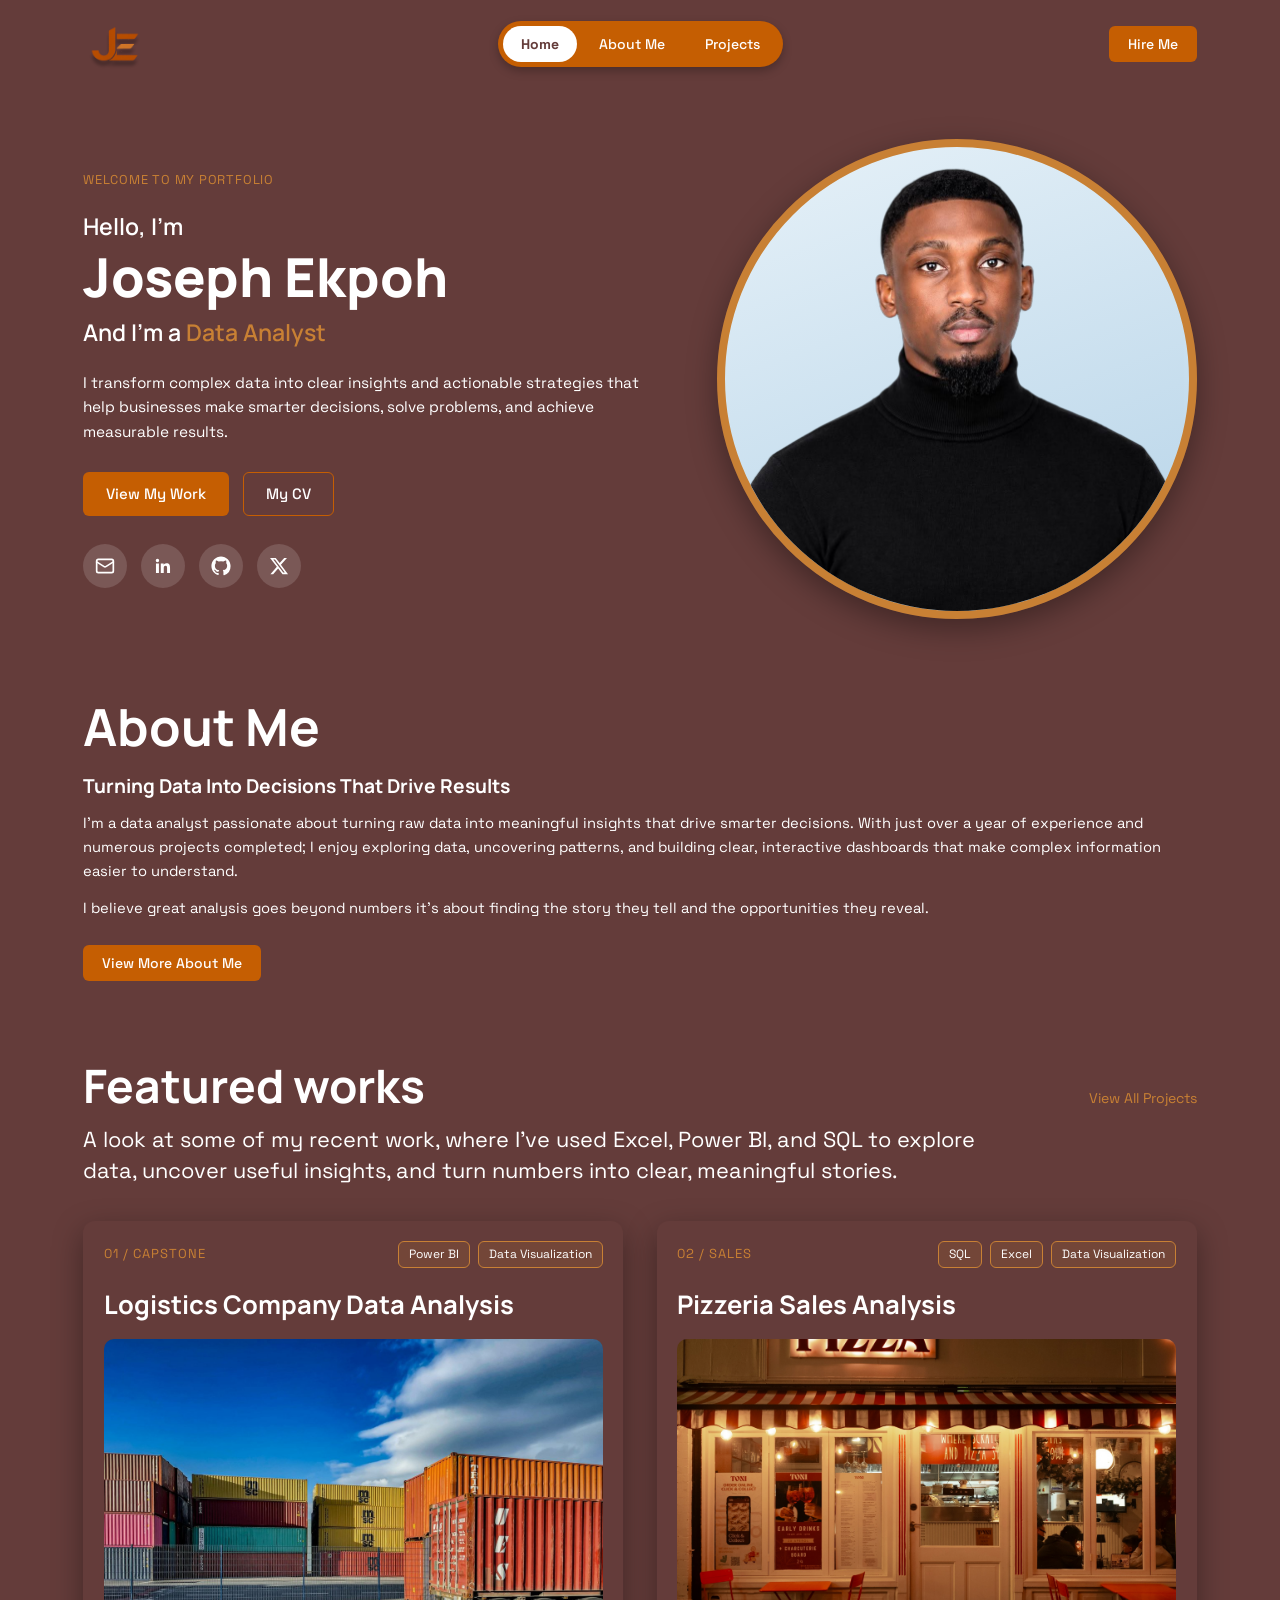
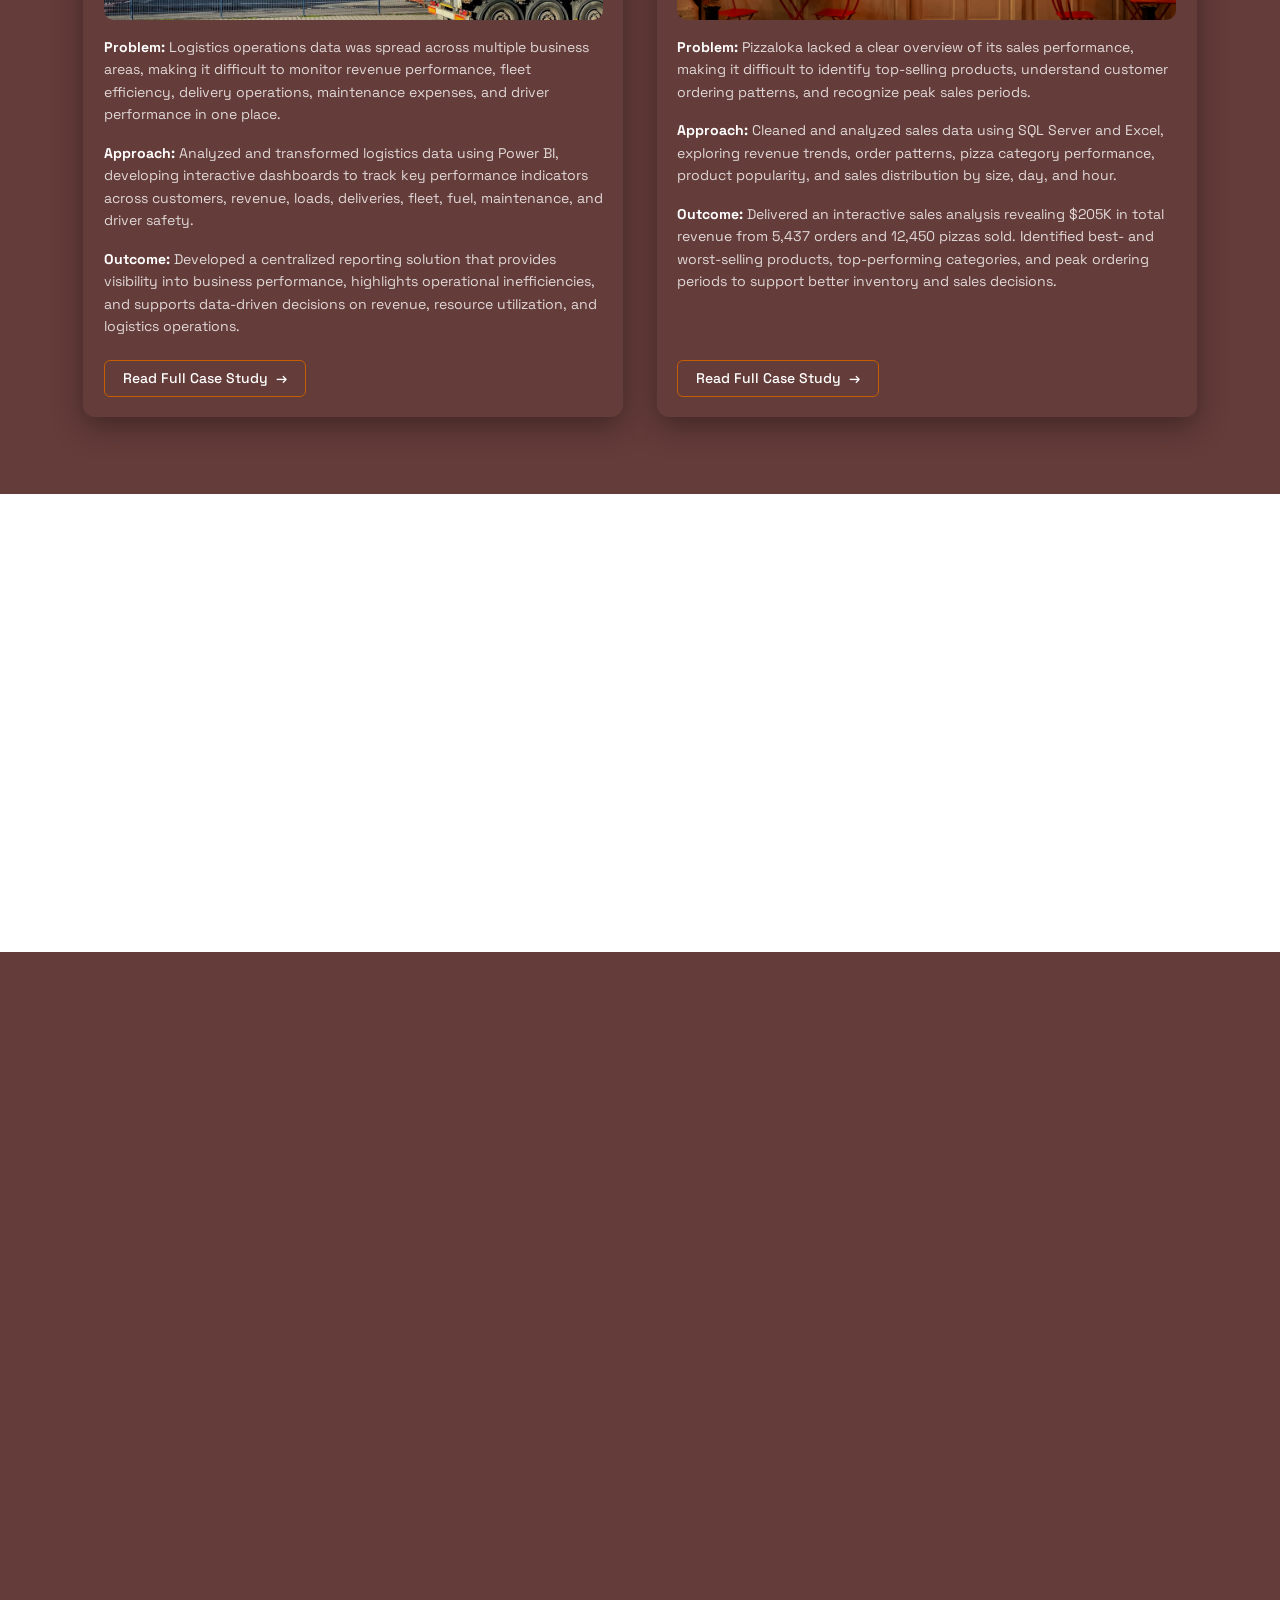
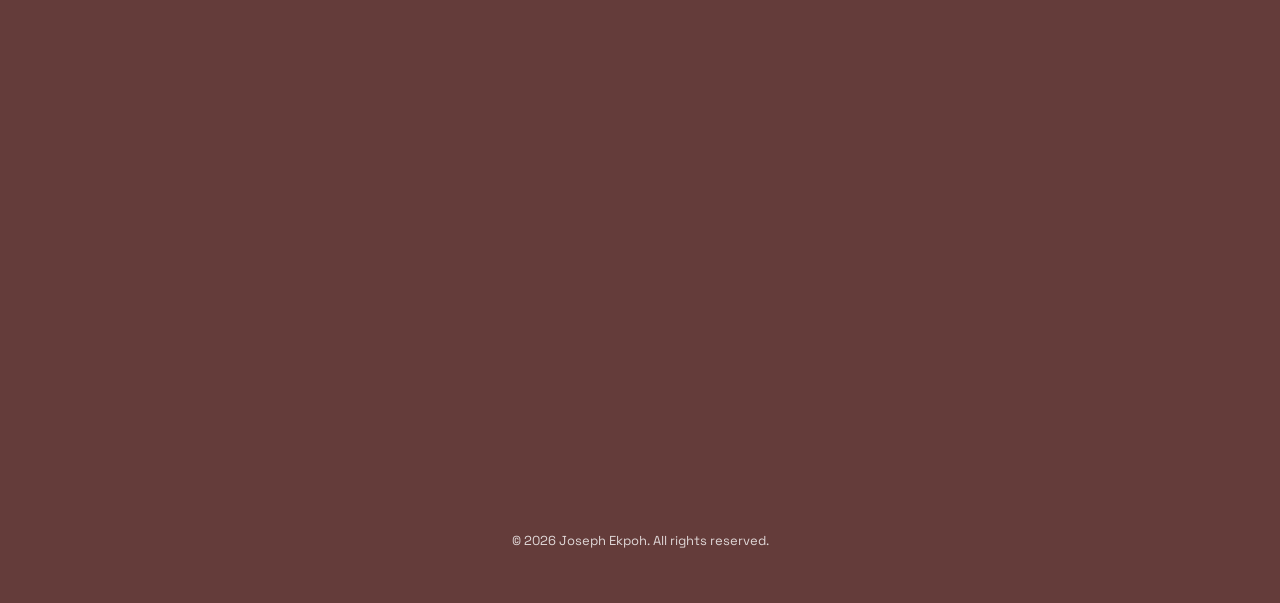
==== index.html @ 6d10a03b "Update index.html" ====
<!DOCTYPE html>
<html lang="en">
<head>
  <!-- ================= HEAD: page settings (not visible on the page) ================= -->
  <meta charset="UTF-8">
  <!-- Makes the page scale properly on phones -->
  <meta name="viewport" content="width=device-width, initial-scale=1">
  <title>Joseph Ekpoh | Data Analyst Portfolio</title>
  <meta name="description" content="Joseph Ekpoh is a data analyst in Lagos, Nigeria, turning raw data into clear insights with Excel, Power BI and SQL.">
  <meta name="theme-color" content="#643C3A">

  <!-- Tab icon (favicon) -->
  <link rel="icon" href="favicon.ico">

  <!-- Fonts: Manrope (headers) + Space Grotesk (body) from Google Fonts -->
  <link rel="preconnect" href="https://fonts.googleapis.com">
  <link rel="preconnect" href="https://fonts.gstatic.com" crossorigin>
  <link href="https://fonts.googleapis.com/css2?family=Manrope:wght@400;500;600;700;800&family=Space+Grotesk:wght@400;500;600;700&display=swap" rel="stylesheet">

  <!-- Main stylesheet shared by all pages -->
  <link rel="stylesheet" href="css/style.css">
</head>
<body>
  <!-- ICON SPRITE: all icons used on this page are defined once here (hidden), then
     re-used anywhere with <svg class="icon"><use href="#name"/></svg>. -->
<svg xmlns="http://www.w3.org/2000/svg" style="display:none" aria-hidden="true">
  <symbol id="mail" viewBox="0 0 24 24"><g fill="none" stroke="currentColor" stroke-width="2" stroke-linecap="round" stroke-linejoin="round"><rect width="20" height="16" x="2" y="4" rx="2"/><path d="m22 7-8.97 5.7a1.94 1.94 0 0 1-2.06 0L2 7"/></g></symbol>
  <symbol id="linkedin" viewBox="0 0 24 24"><path fill="currentColor" d="M20.45 20.45h-3.56v-5.57c0-1.33-.03-3.04-1.85-3.04-1.86 0-2.14 1.45-2.14 2.94v5.67H9.35V9h3.41v1.56h.05c.48-.9 1.64-1.85 3.37-1.85 3.6 0 4.27 2.37 4.27 5.46v6.28zM5.34 7.43a2.06 2.06 0 1 1 0-4.12 2.06 2.06 0 0 1 0 4.12zM7.12 20.45H3.56V9h3.56v11.45z"/></symbol>
  <symbol id="github" viewBox="0 0 24 24"><path fill="currentColor" d="M12 .5C5.65.5.5 5.65.5 12c0 5.08 3.29 9.39 7.86 10.91.58.1.79-.25.79-.56v-2c-3.2.7-3.87-1.37-3.87-1.37-.52-1.33-1.28-1.69-1.28-1.69-1.04-.71.08-.7.08-.7 1.15.08 1.76 1.18 1.76 1.18 1.03 1.76 2.69 1.25 3.35.96.1-.74.4-1.25.73-1.54-2.55-.29-5.24-1.28-5.24-5.68 0-1.26.45-2.28 1.18-3.09-.12-.29-.51-1.46.11-3.05 0 0 .97-.31 3.17 1.18a11 11 0 0 1 5.77 0c2.2-1.49 3.17-1.18 3.17-1.18.62 1.59.23 2.76.11 3.05.74.81 1.18 1.83 1.18 3.09 0 4.41-2.69 5.38-5.25 5.67.41.36.78 1.06.78 2.14v3.17c0 .31.21.67.8.56A11.5 11.5 0 0 0 23.5 12C23.5 5.65 18.35.5 12 .5z"/></symbol>
  <symbol id="x" viewBox="0 0 24 24"><path fill="currentColor" d="M18.244 2.25h3.308l-7.227 8.26 8.502 11.24H16.17l-5.214-6.817L4.99 21.75H1.68l7.73-8.835L1.254 2.25H8.08l4.713 6.231zm-1.161 17.52h1.833L7.084 4.126H5.117z"/></symbol>
  <symbol id="menu" viewBox="0 0 24 24"><g fill="none" stroke="currentColor" stroke-width="2" stroke-linecap="round" stroke-linejoin="round"><path d="M4 6h16M4 12h16M4 18h16"/></g></symbol>
  <symbol id="close" viewBox="0 0 24 24"><g fill="none" stroke="currentColor" stroke-width="2" stroke-linecap="round" stroke-linejoin="round"><path d="M18 6 6 18M6 6l12 12"/></g></symbol>
  <symbol id="arrow-up-right" viewBox="0 0 24 24"><g fill="none" stroke="currentColor" stroke-width="2" stroke-linecap="round" stroke-linejoin="round"><path d="M7 17 17 7"/><path d="M7 7h10v10"/></g></symbol>
  <symbol id="database" viewBox="0 0 60 64"><path fill="currentColor" d="M60 21.8947V32C60 40.3705 46.5667 47.1579 30 47.1579C13.4333 47.1579 0 40.3705 0 32V21.8947C0 30.2653 13.4333 37.0526 30 37.0526C46.5667 37.0526 60 30.2653 60 21.8947ZM0 38.7368C0 47.1074 13.4333 53.8947 30 53.8947C46.5667 53.8947 60 47.1074 60 38.7368V48.8421C60 57.2126 46.5667 64 30 64C13.4333 64 0 57.2126 0 48.8421V38.7368ZM30 30.3158C13.4333 30.3158 0 23.5284 0 15.1579C0 6.78737 13.4333 0 30 0C46.5667 0 60 6.78737 60 15.1579C60 23.5284 46.5667 30.3158 30 30.3158Z"/></symbol>
  <symbol id="chart-line" viewBox="0 0 60 57"><path fill="currentColor" d="M6.29591 0V50.6667H56.6632V57H0V0H6.29591ZM53.3263 9.31L60 16.0233L40.9234 35.2197L31.4795 25.7197L19.0766 38.1963L12.4029 31.4767L31.4795 12.2867L40.9234 21.7867L53.3263 9.31V9.31Z"/></symbol>
  <symbol id="bars" viewBox="0 0 60 63"><path fill="currentColor" d="M0 33.1579H13.3333V63H0V33.1579ZM46.6667 19.8947H60V63H46.6667V19.8947ZM23.3333 0H36.6667V63H23.3333V0Z"/></symbol>
  <symbol id="bulb" viewBox="0 0 60 78"><path fill="currentColor" d="M26.2508 59.4277H14.7795C13.6658 54.6992 8.64076 50.8324 6.57826 48.2843C3.04648 43.9135 0.833069 38.6433 0.193006 33.0809C-0.447057 27.5185 0.512266 21.8901 2.96047 16.8441C5.40866 11.7982 9.24614 7.53988 14.0308 4.55981C18.8155 1.57973 24.3528 -0.000896085 30.0048 3.81116e-07C35.6568 0.000896847 41.1936 1.58328 45.9773 4.56487C50.761 7.54647 54.5971 11.806 57.0437 16.8527C59.4903 21.8995 60.4478 27.5281 59.8059 33.0903C59.164 38.6525 56.9489 43.922 53.4157 48.2917C51.3532 50.8361 46.3357 54.7029 45.222 59.4277H33.7507V40.8554H26.2508V59.4277ZM45.0007 66.8566V70.5711C45.0007 72.5413 44.2106 74.4309 42.804 75.8241C41.3975 77.2173 39.4899 78 37.5007 78H22.5008C20.5116 78 18.604 77.2173 17.1975 75.8241C15.7909 74.4309 15.0008 72.5413 15.0008 70.5711V66.8566H45.0007Z"/></symbol>
  <symbol id="target" viewBox="0 0 60 61"><g fill="currentColor"><path d="M28.3352 0.0683618C34.2734 -0.362262 40.1007 1.26902 45.2361 4.18617C44.0168 5.34069 42.758 6.66127 41.5509 7.85138C40.6554 7.3979 39.7369 6.99062 38.7994 6.63114C32.5678 4.29262 25.6619 4.52963 19.6052 7.28994C13.6049 10.0503 8.93196 15.0611 6.59641 21.2392C4.24934 27.496 4.50149 34.4316 7.29672 40.5016C10.0863 46.5036 15.1278 51.1658 21.3296 53.4784C27.5669 55.7763 34.4614 55.5023 40.4967 52.7157C46.4988 49.9158 51.1561 44.8635 53.4584 38.6534C55.7773 32.3324 55.4535 25.3439 52.5599 19.2644L52.1571 18.4742C53.3949 17.2518 54.6244 16.0215 55.8461 14.7833C58.2739 19.1325 59.544 22.9125 59.9234 27.916C60.4888 35.7993 57.9082 43.5856 52.746 49.5706C47.5066 55.6796 40.0323 59.4267 32.0029 59.9702C24.1386 60.4976 16.3831 57.9042 10.4181 52.7518C-7.38844 37.3247 -1.3706 8.64266 20.8795 1.43626C23.3865 0.624282 25.7122 0.254108 28.3352 0.0683618Z"/><path d="M12.4902 30.0814C12.5521 26.9982 13.1304 24.4384 14.5872 21.738C17.7363 15.9006 23.9103 12.3137 30.5483 12.5383C33.7339 12.646 35.9727 13.4009 38.7823 14.8758C37.5367 16.1111 36.2974 17.3531 35.065 18.6017C31.6752 17.2706 28.4438 17.0833 25.0321 18.5643C21.9667 19.8896 19.5608 22.3887 18.3531 25.5023C17.1479 28.585 17.2208 32.0209 18.5556 35.0498C19.8966 38.0987 22.3977 40.4874 25.5051 41.6871C28.6297 42.8903 32.1064 42.7887 35.1553 41.4044C38.1905 40.0284 40.5499 37.4966 41.7082 34.3715C41.9733 33.6772 42.1676 32.957 42.2882 32.2235C42.3825 31.6488 42.4308 31.2064 42.4777 30.6322L42.4948 30.3133L42.4914 30.1796C42.4616 27.9184 42.1857 26.9898 41.4254 24.9382C42.4782 23.979 43.4611 22.897 44.4856 21.9057C44.695 21.7031 44.9392 21.4641 45.1321 21.2476C47.5051 25.5 48.1663 30.1254 46.8259 34.854C45.5329 39.3145 42.529 43.0836 38.4683 45.3386C34.396 47.5979 29.5902 48.1384 25.1176 46.8405C20.6216 45.5275 16.8364 42.4728 14.6034 38.3555C13.8018 36.8887 13.2191 35.3125 12.8736 33.6767L12.8156 33.3764C12.6661 32.7265 12.576 31.7084 12.4997 31.0199L12.5091 30.9071L12.5023 30.2108L12.4902 30.0814Z"/><path d="M42.9062 10.7513C43.9746 9.62728 45.2246 8.42897 46.334 7.32001L52.988 0.664062L52.9885 7.03211L59.3665 7.0345C58.1912 8.1482 56.9475 9.44198 55.7952 10.5941L49.278 17.1234C47.9059 17.1579 46.4092 17.1275 45.0274 17.1268C43.7647 18.3275 42.4565 19.6898 41.2177 20.9303L34.4412 27.702C34.9232 28.7814 35.098 29.6219 34.9412 30.8124C34.8206 31.3285 34.7147 31.7113 34.4998 32.2001C33.9266 33.3398 33.0227 34.2138 31.8284 34.6826C30.571 35.1723 29.1696 35.1396 27.9366 34.5913C26.6146 33.998 25.7885 32.996 25.2761 31.6693C25.2093 31.4882 25.1752 31.3417 25.1282 31.1537C24.8464 30.1742 25.0263 28.8536 25.4496 27.9318C26.0102 26.7239 27.0277 25.7883 28.2782 25.3308C29.6594 24.8312 30.9973 24.9689 32.305 25.588L42.9106 14.9807C42.8984 13.5709 42.897 12.1611 42.9062 10.7513Z"/></g></symbol>
  <symbol id="broom" viewBox="0 0 60 62"><path fill="currentColor" d="M58.6895 57.7651C52.4592 54.7176 48.8871 48.1936 48.8871 39.8566V35.0654C48.8895 34.1781 48.6233 33.3106 48.1233 32.5764C47.6233 31.8421 46.9128 31.2751 46.0844 30.9495L38.1264 27.7775C37.5812 27.56 37.1445 27.1363 36.9119 26.5989C36.6792 26.0616 36.6695 25.4544 36.8848 24.9099L43.0846 9.22413C44.4428 5.75316 42.7762 1.71754 39.2597 0.41662C37.6228 -0.189993 35.8123 -0.132274 34.2177 0.577367C32.623 1.28701 31.3715 2.59189 30.7322 4.21143L24.513 19.9498C24.4058 20.2212 24.2459 20.4689 24.0423 20.6785C23.8388 20.8881 23.5957 21.0556 23.327 21.1714C23.0583 21.2871 22.7693 21.3488 22.4766 21.3529C22.184 21.357 21.8933 21.3035 21.6215 21.1954L13.6412 18.0123C12.8266 17.6837 11.9323 17.6046 11.0723 17.785C10.2124 17.9655 9.42603 18.3973 8.81361 19.0253C2.96661 25.0206 5.61912e-05 32.0262 5.61912e-05 39.8566C-0.0152251 47.8568 3.08684 55.5505 8.65251 61.3163C8.86279 61.534 9.11524 61.7068 9.39457 61.8243C9.67389 61.9418 9.97426 62.0016 10.2774 62H57.7757C58.3422 62.001 58.8877 61.7864 59.3007 61.4001C59.7138 61.0137 59.9631 60.4847 59.9978 59.9213C60.0175 59.4733 59.9038 59.0296 59.671 58.6459C59.4382 58.2622 59.0967 57.9558 58.6895 57.7651ZM25.3074 57.5713C22.02 54.4282 19.685 50.4278 18.5688 46.0263C18.4342 45.4719 18.0952 44.9882 17.6192 44.6713C17.1432 44.3544 16.565 44.2275 15.9995 44.3158C15.6982 44.3699 15.4115 44.4856 15.1572 44.6554C14.903 44.8252 14.6866 45.0455 14.5218 45.3025C14.357 45.5595 14.2473 45.8477 14.1994 46.1489C14.1516 46.4502 14.1668 46.7581 14.244 47.0532C15.2144 50.8662 16.9492 54.444 19.3438 57.5713H11.233C6.85214 52.7046 4.43393 46.3944 4.44433 39.8566C4.41693 36.3916 5.14974 32.9624 6.59148 29.8091L44.8678 45.0686C45.7011 50.0675 47.7983 54.3411 50.9482 57.5768L25.3074 57.5713Z"/></symbol>
  <symbol id="search" viewBox="0 0 60 60"><path fill="currentColor" d="M47.3496 43.1732L60 55.8206L55.8206 60L43.1732 47.3496C38.4673 51.1221 32.614 53.1739 26.5827 53.1653C11.909 53.1653 0 41.2563 0 26.5827C0 11.909 11.909 0 26.5827 0C41.2563 0 53.1653 11.909 53.1653 26.5827C53.1739 32.614 51.1221 38.4673 47.3496 43.1732ZM41.4246 40.9816C45.1731 37.1268 47.2665 31.9595 47.258 26.5827C47.2581 15.158 38.0043 5.90726 26.5827 5.90726C15.158 5.90726 5.90726 15.158 5.90726 26.5827C5.90726 38.0043 15.158 47.258 26.5827 47.258C31.9595 47.2665 37.1268 45.1731 40.9816 41.4246L41.4246 40.9816Z"/></symbol>
  <symbol id="shield-check" viewBox="0 0 60 73"><path fill="currentColor" d="M30 0L57.39 6.059C58.9133 6.39745 60 7.74132 60 9.29755V42.4362C60 49.0925 56.6567 55.3108 51.0933 59.0006L30 73L8.90667 59.0006C3.34 55.3075 0 49.0925 0 42.4395V9.29755C0 7.74132 1.08667 6.39745 2.61 6.059L30 0ZM30 6.79895L6.66667 11.9587V42.4362C6.66667 46.8726 8.89333 51.017 12.6033 53.4791L30 65.0264L47.3967 53.4791C51.1067 51.017 53.3333 46.876 53.3333 42.4395V11.9587L30 6.80227V6.79895ZM44.84 23.9639L49.5567 28.6558L28.3433 49.7727L14.2 35.6937L18.9133 31.0018L28.34 40.3856L44.84 23.9606V23.9639Z"/></symbol>
  <symbol id="trending-up" viewBox="0 0 60 39"><path fill="currentColor" d="M60 3.07873V19.4986C60 20.3151 59.6731 21.0982 59.0911 21.6756C58.5092 22.253 57.7199 22.5773 56.897 22.5773C56.074 22.5773 55.2847 22.253 54.7028 21.6756C54.1209 21.0982 53.7939 20.3151 53.7939 19.4986V10.519L34.2681 29.8945C33.9798 30.1815 33.6372 30.4092 33.2601 30.5646C32.8829 30.72 32.4785 30.8 32.0701 30.8C31.6617 30.8 31.2573 30.72 30.8801 30.5646C30.5029 30.4092 30.1604 30.1815 29.8721 29.8945L21.7292 21.8077L5.3064 38.0967C4.72346 38.6751 3.93282 39 3.10842 39C2.28401 39 1.49338 38.6751 0.910435 38.0967C0.327493 37.5183 1.22846e-08 36.7339 0 35.9159C-1.22846e-08 35.098 0.327493 34.3135 0.910435 33.7352L19.5287 15.2628C19.8169 14.9758 20.1595 14.748 20.5367 14.5927C20.9138 14.4373 21.3182 14.3573 21.7266 14.3573C22.135 14.3573 22.5394 14.4373 22.9166 14.5927C23.2938 14.748 23.6363 14.9758 23.9246 15.2628L32.0727 23.347L49.398 6.15746H40.3474C39.5245 6.15746 38.7352 5.83309 38.1533 5.25572C37.5713 4.67834 37.2444 3.89526 37.2444 3.07873C37.2444 2.2622 37.5713 1.47911 38.1533 0.901738C38.7352 0.324365 39.5245 1.72071e-08 40.3474 0H56.897C57.7199 0 58.5092 0.324365 59.0911 0.901738C59.6731 1.47911 60 2.2622 60 3.07873Z"/></symbol>
  <symbol id="handshake" viewBox="0 0 60 60"><path fill="currentColor" d="M29.5836 1.50319C32.5488 -0.462686 36.4012 -0.503439 39.4078 1.39925L51.8735 9.28795H57C58.6569 9.28795 60 10.6237 60 12.2713V39.1217C60 40.7694 58.6569 42.1051 57 42.1051H52.4408C52.6193 44.9312 51.2804 47.8043 48.587 49.4114L33.3066 58.5289C31.3776 59.6796 28.983 59.6528 27.0945 58.5063C24.9935 60.3539 21.7595 60.5573 19.4133 58.724L3.99088 46.6735C1.69163 44.8772 1.11019 41.8079 2.29739 39.3747C0.847448 38.244 0 36.5127 0 34.6794V12.2715C0 10.6238 1.34317 9.28813 3.00003 9.28813H17.841L29.5836 1.50319ZM6.51798 35.0801L8.5941 33.2737C12.2848 30.062 17.8814 30.3801 21.1802 33.9888L29.2869 42.8566C31.8954 45.7102 32.3712 49.9025 30.474 53.2603L45.5 44.2949C46.3442 43.7913 46.6496 42.7844 46.3349 41.9362L33.0534 23.4458C32.3073 22.4072 30.9795 21.9555 29.7501 22.3223L22.2943 24.5467C19.1229 25.4927 15.6853 24.6308 13.3441 22.3027L12.4658 21.4293C10.7617 19.7347 10.3211 17.3229 11.0382 15.2549H6.00006V34.6794L6.51798 35.0801ZM36.1867 6.4332C35.1844 5.79897 33.9003 5.81254 32.9118 6.46784L16.7085 17.2101L17.5868 18.0836C18.3672 18.8596 19.5131 19.1469 20.5702 18.8315L28.026 16.6072C31.7142 15.5068 35.698 16.8617 37.936 19.9777L49.5437 36.1383H53.9999V15.2547H51.8735C50.7323 15.2547 49.6148 14.9311 48.6521 14.3219L36.1867 6.4332ZM12.5452 37.764L7.69787 41.9819L23.1203 54.0324L25.2321 50.3571C25.8771 49.2348 25.7217 47.8269 24.8471 46.8701L16.7406 38.0023C15.641 36.7994 13.7754 36.6935 12.5452 37.764Z"/></symbol>
</svg>

  <!-- ================= HEADER / TOP NAVIGATION =================
       Logo (left) | Home - About Me - Projects pill (centre) | Hire Me (right).
       The link of the page you are on gets class="is-active" (white pill).
       On phones the pill + Hire Me hide and the hamburger button shows them. -->
  <header class="site-header">
    <div class="container site-header__inner">
      <!-- Logo: clicking it goes to the homepage -->
      <a class="logo" href="index.html" aria-label="Joseph Ekpoh – home"><img src="assets/images/official-logo.png" alt="JE logo" width="52" height="52"></a>

      <!-- Main menu: these three links connect your three pages together -->
      <nav class="nav-pill" aria-label="Main navigation">
        <a href="index.html" class="is-active" aria-current="page">Home</a>
        <a href="about-me.html">About Me</a>
        <a href="projects.html">Projects</a>
      </nav>

      <!-- Hire Me button: opens an email to you -->
      <a class="btn btn--primary btn--sm header-cta" href="mailto:ekpohjoseph6@gmail.com?subject=Data%20Analysis%20Enquiry">Hire Me</a>

      <!-- Hamburger button (phones only); main.js makes it open/close the menu -->
      <button class="nav-toggle" type="button" aria-expanded="false" aria-label="Toggle menu">
        <svg class="icon icon-open" aria-hidden="true"><use href="#menu"/></svg><svg class="icon icon-close" aria-hidden="true"><use href="#close"/></svg>
      </button>
    </div>
  </header>

  <main>

    <!-- ================= SECTION 1: HERO =================
         Welcome message on the left, round photo with gold ring on the right.
         "View My Work" -> projects page.  "Download My CV" -> CV file in assets/cv. -->
    <section class="hero" aria-labelledby="hero-name">
      <div class="container hero__grid">
        <div class="reveal">
          <p class="eyebrow">Welcome to my portfolio</p>
          <p class="hero__hello">Hello, I'm</p>
          <h1 class="hero__name" id="hero-name">Joseph Ekpoh</h1>
          <p class="hero__role">And I'm a <span>Data Analyst</span></p>
          <p class="hero__text">I transform complex data into clear insights and actionable strategies that help businesses make smarter decisions, solve problems, and achieve measurable results.</p>

          <div class="hero__buttons">
            <!-- Goes to the Projects page -->
            <a class="btn btn--primary" href="projects.html">View My Work</a>
            <!-- Downloads your CV: put your file in assets/cv/ and keep this exact name (see README) -->
            <a class="btn btn--outline" href="assets/cv/Joseph_Ekpoh_CV.pdf"target="_blank" rel="noopener">My CV</a>
          </div>

          <!-- Social icons. TODO: replace the "#" links with your real profiles -->
          <div class="social">
            <a href="mailto:ekpohjoseph6@gmail.com" aria-label="Email"><svg class="icon" aria-hidden="true"><use href="#mail"/></svg></a>
            <a href="https://www.linkedin.com/in/joseph-ekpoh-019271394" aria-label="LinkedIn" target="_blank" rel="noopener"><svg class="icon" aria-hidden="true"><use href="#linkedin"/></svg></a>
            <a href="https://github.com/josephtheanalyst08" aria-label="GitHub" target="_blank" rel="noopener"><svg class="icon" aria-hidden="true"><use href="#github"/></svg></a>
            <a href="https://x.com/_joseph0808" aria-label="X (Twitter)" target="_blank" rel="noopener"><svg class="icon" aria-hidden="true"><use href="#x"/></svg></a>
          </div>
        </div>

        <!-- Round photo with the gold ring (styling is in .hero__photo in style.css) -->
        <div class="hero__photo reveal">
          <img src="assets/images/Image-for-Hero-page-1.png" alt="Joseph Ekpoh working on a laptop with data dashboards" width="932" height="1280">
        </div>
      </div>
    </section>

    <!-- ================= SECTION 2: ABOUT ME TEASER + STATS =================
         Short intro on the left, 2x2 numbers on the right.
         "View More About Me" -> about-me.html -->
    <section class="section about-teaser" aria-labelledby="about-title" style="padding-top:0">
      <div class="container about-teaser__grid">
        <div class="reveal">
          <h2 id="about-title">About Me</h2>
          <h3>Turning Data Into Decisions That Drive Results</h3>
          <p>I'm a data analyst passionate about turning raw data into meaningful insights that drive smarter decisions. With just over a year of experience and numerous projects completed; I enjoy exploring data, uncovering patterns, and building clear, interactive dashboards that make complex information easier to understand.</p>
          <p>I believe great analysis goes beyond numbers it's about finding the story they tell and the opportunities they reveal.</p>
          <!-- Goes to the About Me page -->
          <a class="btn btn--primary btn--sm" href="about-me.html">View More About Me</a>
        </div>

        <!-- 2x2 stats (edit the numbers here) 
        <div class="stats-grid reveal">
          
          <div class="stat"><div class="stat__num">5+</div><div class="stat__label">Projects Completed</div></div>
          <div class="stat"><div class="stat__num">5+</div><div class="stat__label">Happy Clients</div></div>
          <div class="stat"><div class="stat__num">100%</div><div class="stat__label">Client Satisfaction</div></div>
        </div> line 399 on style.css-->
      </div> 
    </section>

<!-- ================= SECTION 3: PROJECTS PREVIEW =================
         Shows two projects. "View All Projects" + each "View Project" button.
         To feature a different project here, copy a card from projects.html. -->
    <section class="section" style="padding-top:0" aria-labelledby="projects-title">
      <div class="container">
        <div class="reveal">
          <div class="section-head">
            <h2 class="section-title" id="projects-title">Featured works</h2>
            <!-- Goes to the Projects page -->
            <a class="link-gold" href="projects.html">View All Projects</a>
          </div>
          <p class="projects-lead">A look at some of my recent work, where I've used Excel, Power BI, and SQL to explore data, uncover useful insights, and turn numbers into clear, meaningful stories.</p>
        </div>
        <div class="projects-grid" style="margin-top:34px">


          <!-- NEW PROJECT CARD -->
        <article class="project-card reveal" data-category="powerbi">
          <!-- Top row: number / type on the left, tool tags on the right -->
          <div class="project-card__top">
            <span class="project-card__label">01 / Capstone</span>
            <ul class="project-card__tags">
              <li>Power BI</li>
              <li>Data Visualization</li>
            </ul>
          </div>

          <h3>Logistics Company Data Analysis</h3>

          <!-- Project image: 1200 x 675 px (16:9), saved in assets/images/ -->
          <img class="project-card__img" src="assets/images/project-logistics.jpg" alt="Describe the dashboard or chart" width="1200" height="675" loading="lazy">

          <p class="project-card__text"><strong>Problem:</strong> Logistics operations data was spread across multiple business areas, making it difficult to monitor revenue performance, fleet efficiency, delivery operations, maintenance expenses, and driver performance in one place.</p>
          <p class="project-card__text"><strong>Approach:</strong> Analyzed and transformed logistics data using Power BI, developing interactive dashboards to track key performance indicators across customers, revenue, loads, deliveries, fleet, fuel, maintenance, and driver safety.</p>
          <p class="project-card__text"><strong>Outcome:</strong> Developed a centralized reporting solution that provides visibility into business performance, highlights operational inefficiencies, and supports data-driven decisions on revenue, resource utilization, and logistics operations.</p>

          <!-- TODO: change href="#" to the link of this project -->
          <a class="btn btn--outline btn--sm" href="https://github.com/josephtheanalyst08/Logistics-Company-Data-Analysis-Dashboard-Development">Read Full Case Study <span aria-hidden="true">→</span></a>
        </article>

    <!-- NEW PROJECT CARD -->
        <article class="project-card reveal" data-category="powerbi">
          <!-- Top row: number / type on the left, tool tags on the right -->
          <div class="project-card__top">
            <span class="project-card__label">02 / Sales</span>
            <ul class="project-card__tags">
              <li>SQL</li>
              <li>Excel</li>
              <li>Data Visualization</li>
            </ul>
          </div>

          <h3>Pizzeria Sales Analysis</h3>

          <!-- Project image: 1200 x 675 px (16:9), saved in assets/images/ -->
          <img class="project-card__img" src="assets/images/unsplash_oRJyxIlvZbo.png" alt="Describe the dashboard or chart" width="1200" height="675" loading="lazy">

          <p class="project-card__text"><strong>Problem:</strong> Pizzaloka lacked a clear overview of its sales performance, making it difficult to identify top-selling products, understand customer ordering patterns, and recognize peak sales periods.</p>
          <p class="project-card__text"><strong>Approach:</strong> Cleaned and analyzed sales data using SQL Server and Excel, exploring revenue trends, order patterns, pizza category performance, product popularity, and sales distribution by size, day, and hour.</p>
          <p class="project-card__text"><strong>Outcome:</strong> Delivered an interactive sales analysis revealing $205K in total revenue from 5,437 orders and 12,450 pizzas sold. Identified best- and worst-selling products, top-performing categories, and peak ordering periods to support better inventory and sales decisions.</p>

          <!-- TODO: change href="#" to the link of this project -->
          <a class="btn btn--outline btn--sm" href="https://github.com/josephtheanalyst08/Pizzaloka_Data_Analysis_and_Visualization">Read Full Case Study <span aria-hidden="true">→</span></a>
        </article>
          
        </div>
      </div>
    </section>

    
    <!-- ================= SECTION 4: SKILLS (white background) =================
         Three white cards with tool logos. -->
    <section class="section section--white" aria-labelledby="skills-title">
      <div class="container">
        <div class="reveal">
          <h2 class="section-title" id="skills-title">My Skills</h2>
          <p class="section-sub">The tools I use to clean, analyze, transform and visualize raw data into meaningful insights and actionable business intelligence.</p>
        </div>
        <ul class="skills-home__grid reveal">
          <li class="logo-card"><img src="assets/icons/excel.png" alt="" width="64" height="64"><span>Excel</span></li>
          <li class="logo-card"><img src="assets/icons/sql-server.png" alt="" width="64" height="64"><span>SQL Server</span></li>
          <li class="logo-card"><img src="assets/icons/power-bi.png" alt="" width="64" height="64"><span>Power BI</span></li>
          <li class="logo-card"><img src="assets/images/Claude_AI_symbol.svg 1.png" alt="" width="64" height="64"><span>Claude AI</span></li>
          
      </div>
    </section>

    <!-- ================= SECTION 5: SERVICES =================
         Big brown panel with 4 services (2 x 2). -->
    <section class="section" aria-labelledby="services-title">
      <div class="container">
        <div class="reveal">
          <h2 class="section-title" id="services-title">My Services</h2>
          <p class="services__lead">I help businesses make sense of their data by finding useful insights, creating clear dashboards, and turning numbers into information they can actually use to make better decisions.</p>
        </div>
        <div class="services__panel reveal">
          <div class="service">
            <svg class="icon icon-lg" aria-hidden="true"><use href="#database"/></svg>
            <h3>Data Cleaning &amp; Preparation</h3>
            <p>Transform raw, inconsistent data into accurate, structured, and analysis-ready datasets by handling missing values, duplicates, and formatting issues.</p>
          </div>
          <div class="service">
            <svg class="icon icon-lg" aria-hidden="true"><use href="#chart-line"/></svg>
            <h3>Data Analysis &amp; Insights</h3>
            <p>Explore datasets using Excel and SQL to identify trends, uncover patterns, answer business questions, and reveal opportunities for improvement.</p>
          </div>
          <div class="service">
            <svg class="icon icon-lg" aria-hidden="true"><use href="#bars"/></svg>
            <h3>Dashboard Development &amp; Data Visualization</h3>
            <p>Build interactive Power BI dashboards that turn complex data into clear visual reports, helping stakeholders monitor performance and make informed decisions.</p>
          </div>
          <div class="service">
            <svg class="icon icon-lg" aria-hidden="true"><use href="#bulb"/></svg>
            <h3>Business Intelligence &amp; Reporting</h3>
            <p>Translate analytical findings into meaningful reports, actionable recommendations, and performance metrics that support strategic business decisions.</p>
          </div>
        </div>
      </div>
    </section>

    
  </main>

  <!-- ================= FOOTER: "Need help making sense of your data?" =================
       Same on every page. Left = dark photo with message + button, right = logo + social icons.
       It sits after <main>, so it always stays at the bottom of the page. -->
  <footer class="site-footer">
    <div class="container">
      <section class="cta reveal" aria-labelledby="cta-title">
        <!-- Left half: photo background is set inline so you can swap the image easily -->
        <div class="cta__left" style="background-image:url('assets/images/cta-handshake.jpg')">
          <div>
            <h2 id="cta-title">Need Help Making Sense of Your Data?</h2>
            <p>I can help you turn your data into clear insights, useful dashboards, and smarter business decisions. Let's work together to uncover what your data is telling you.</p>
            <!-- Button opens an email to you -->
            <a class="btn btn--primary btn--sm" href="mailto:ekpohjoseph6@gmail.com?subject=Let%27s%20work%20together">Let's Work Together <svg class="icon" aria-hidden="true"><use href="#arrow-up-right"/></svg></a>
          </div>
        </div>

        <!-- Right half: logo + social links -->
        <div class="cta__right">
          <img src="assets/images/logo.png" alt="JE logo" width="92" height="92" loading="lazy">
          <p class="cta__follow">FOLLOW ME</p>
          <!-- TODO: replace each "#" below with your real profile link (LinkedIn, GitHub, X) -->
          <div class="social social--solid">
            <a href="mailto:ekpohjoseph6@gmail.com" aria-label="Email"><svg class="icon" aria-hidden="true"><use href="#mail"/></svg></a>
            <a href="https://www.linkedin.com/in/joseph-ekpoh-019271394" aria-label="LinkedIn" target="_blank" rel="noopener"><svg class="icon" aria-hidden="true"><use href="#linkedin"/></svg></a>
            <a href="https://github.com/josephtheanalyst08" aria-label="GitHub" target="_blank" rel="noopener"><svg class="icon" aria-hidden="true"><use href="#github"/></svg></a>
            <a href="https://x.com/_joseph0808" aria-label="X (Twitter)" target="_blank" rel="noopener"><svg class="icon" aria-hidden="true"><use href="#x"/></svg></a>
          </div>
        </div>
      </section>
      <p class="copyright">&copy; <span id="year">2026</span> Joseph Ekpoh. All rights reserved.</p>
    </div>
  </footer>

  <!-- ================= SCRIPTS ================= -->
  <!-- main.js: mobile menu + scroll-reveal animation -->
  <script src="js/main.js"></script>
  <!-- Keeps the copyright year up to date automatically -->
  <script>document.getElementById("year").textContent = new Date().getFullYear();</script>

</body>
</html>
---- css/style.css ----
/* =====================================================================
   JOSEPH EKPOH – DATA ANALYST PORTFOLIO
   Shared stylesheet used by index.html, about-me.html and projects.html
   ---------------------------------------------------------------------
   TABLE OF CONTENTS
   01. Design tokens (colors, fonts, shadows)
   02. Reset & base styles
   03. Reusable layout helpers (container, sections, headings)
   04. Buttons
   05. Social icon circles
   06. Header & navigation (desktop pill + mobile menu)
   07. Page hero banner (About Me / Projects)
   08. HOME: hero, about teaser, stats, skills, services
   09. ABOUT: intro, journey, skills bars, approach, why work with me
   10. PROJECTS: filter pills, project cards grid
   11. Footer call-to-action band
   12. Scroll-reveal animation
   13. Responsive rules (tablet + phone)
   ===================================================================== */


/* =====================================================================
   01. DESIGN TOKENS
   Every colour / font / shadow lives here, so you can change the look
   of the whole site by editing only these lines.
   ===================================================================== */
:root {
  /* Brand colours taken from your UI design */
  --brown:  #643C3A;   /* main background + text on white sections */
  --orange: #C55E02;   /* buttons + navigation pill */
  --gold:   #C88034;   /* small accents ("Data Analyst", rings, links) */
  --white:  #FFFFFF;

  /* Soft tints derived from the brand colours (used for pills / tracks) */
  --brown-soft:   rgba(255, 255, 255, 0.14);  /* light circles on brown */
  --pill-inactive: rgba(255, 255, 255, 0.35); /* inactive filter pills */
  --track:        #E6D9D8;                    /* skill bar track on white */

  /* Fonts: Manrope = headers, Space Grotesk = body */
  --font-head: "Manrope", system-ui, -apple-system, "Segoe UI", sans-serif;
  --font-body: "Space Grotesk", system-ui, -apple-system, "Segoe UI", sans-serif;

  /* Drop shadows seen in the design */
  --shadow-card:  0 10px 30px rgba(0, 0, 0, 0.35);  /* cards on brown */
  --shadow-light: 0 4px 16px rgba(0, 0, 0, 0.18);   /* cards on white */
  --shadow-band:  0 10px 24px rgba(0, 0, 0, 0.30);  /* page hero banner */
  --shadow-icon:  0 3px 8px rgba(0, 0, 0, 0.30);    /* round social icons */

  /* Layout */
  --gutter: clamp(20px, 6.5vw, 100px);  /* left/right page padding */
  --maxw: 1512px;                       /* width of the design canvas */
  --radius: 12px;
}


/* =====================================================================
   02. RESET & BASE STYLES
   ===================================================================== */
*, *::before, *::after { box-sizing: border-box; }

html { scroll-behavior: smooth; -webkit-text-size-adjust: 100%; }

body {
  margin: 0;
  background: var(--brown);
  color: var(--white);
  font-family: var(--font-body);
  font-size: 16px;
  line-height: 1.6;
  /* Flex column so the footer is always pushed to the bottom,
     even on short pages (this is what keeps the footer in place
     when you add more projects: the page just grows longer). */
  min-height: 100vh;
  display: flex;
  flex-direction: column;
}

main { flex: 1 0 auto; overflow-x: clip; }

img, svg { display: block; max-width: 100%; }

a { color: inherit; text-decoration: none; }

h1, h2, h3, h4 { font-family: var(--font-head); margin: 0; line-height: 1.2; }
p { margin: 0; }
ul { margin: 0; padding: 0; list-style: none; }

/* Keyboard users get a visible focus ring in the accent colour */
:focus-visible { outline: 3px solid var(--gold); outline-offset: 3px; }

/* Text only read by screen readers (used for icon-only links) */
.sr-only {
  position: absolute; width: 1px; height: 1px; padding: 0; margin: -1px;
  overflow: hidden; clip: rect(0, 0, 0, 0); white-space: nowrap; border: 0;
}

/* Generic icon sizing for the SVG sprite icons */
.icon { width: 1em; height: 1em; flex: none; }


/* =====================================================================
   03. REUSABLE LAYOUT HELPERS
   ===================================================================== */
.container {
  width: 100%;
  max-width: var(--maxw);
  margin-inline: auto;
  padding-inline: var(--gutter);
}

/* Sections: brown (default) or white */
.section { padding-block: clamp(48px, 6vw, 96px); }
.section--white { background: var(--white); color: var(--brown); }

/* Big section titles + subtitles */
.section-title {
  font-size: clamp(30px, 3.6vw, 52px);
  font-weight: 700;
}
.section-sub {
  font-family: var(--font-body);
  font-size: clamp(16px, 1.6vw, 24px);
  font-weight: 400;
  margin-top: 8px;
}
.center { text-align: center; }


/* =====================================================================
   04. BUTTONS
   ===================================================================== */
.btn {
  display: inline-flex;
  align-items: center;
  justify-content: center;
  gap: 8px;
  padding: 12px 22px;
  border-radius: 6px;
  border: 1.5px solid transparent;
  font-family: var(--font-body);
  font-size: 15px;
  font-weight: 500;
  line-height: 1.2;
  cursor: pointer;
  transition: background-color .2s ease, color .2s ease, border-color .2s ease;
}
/* Solid orange button ("Hire Me", "View Project", "Let's Work Together") */
.btn--primary { background: var(--orange); color: var(--white); }
.btn--primary:hover { background: var(--gold); }

/* Outlined button ("Download My CV") */
.btn--outline { border-color: var(--orange); color: var(--white); background: transparent; }
.btn--outline:hover { background: var(--orange); }

.btn--sm { padding: 9px 18px; font-size: 14px; }


/* =====================================================================
   05. SOCIAL ICON CIRCLES
   Used in the home hero (light circles on brown) and in the footer
   (brown circles on white).
   ===================================================================== */
.social { display: flex; gap: 14px; }
.social a {
  width: 44px; height: 44px;
  display: grid; place-items: center;
  border-radius: 50%;
  background: var(--brown-soft);
  color: var(--white);
  font-size: 20px;
  transition: background-color .2s ease, transform .2s ease;
}
.social a:hover { background: var(--orange); transform: translateY(-2px); }

/* Footer version: solid brown circle + drop shadow */
.social--solid a { background: var(--brown); box-shadow: var(--shadow-icon); }
.social--solid a:hover { background: var(--orange); }


/* =====================================================================
   06. HEADER & NAVIGATION
   Desktop: logo (left) | orange pill menu (centre) | Hire Me (right)
   Phone:   logo (left) | menu button (right), links drop down
   ===================================================================== */
.site-header {
  position: sticky;      /* stays visible while scrolling */
  top: 0;
  z-index: 50;
  background: var(--brown);
}
.site-header__inner {
  display: grid;
  grid-template-columns: 1fr auto 1fr;
  align-items: center;
  padding-block: 18px;
}
.logo img { height: 52px; width: auto; }

/* The orange pill that holds Home / About Me / Projects */
.nav-pill {
  display: flex;
  gap: 4px;
  padding: 5px;
  background: var(--orange);
  border-radius: 999px;
  box-shadow: 0 4px 10px rgba(0, 0, 0, 0.25);
}
.nav-pill a {
  padding: 7px 18px;
  border-radius: 999px;
  font-family: var(--font-body);
  font-size: 14px;
  font-weight: 500;
  color: var(--white);
  transition: background-color .2s ease, color .2s ease;
}
.nav-pill a:hover { background: rgba(255, 255, 255, 0.2); }
/* The page you are on = white pill with brown text */
.nav-pill a.is-active { background: var(--white); color: var(--brown); font-weight: 700; }

.header-cta { justify-self: end; }

/* Hamburger button (only visible on phones, see section 13) */
.nav-toggle {
  display: none;
  justify-self: end;
  width: 44px; height: 44px;
  border: 0; border-radius: 8px;
  background: var(--orange);
  color: var(--white);
  font-size: 24px;
  cursor: pointer;
  place-items: center;
}
.nav-toggle .icon-close { display: none; }
.nav-toggle[aria-expanded="true"] .icon-open  { display: none; }
.nav-toggle[aria-expanded="true"] .icon-close { display: block; }


/* =====================================================================
   07. PAGE HERO BANNER (About Me + Projects pages)
   Brown band, big centred title, photo on the right half with a
   brown tint, and a soft drop shadow underneath.
   ===================================================================== */
.page-hero {
  position: relative;
  display: grid;
  place-items: center;
  min-height: clamp(150px, 19vw, 300px);
  background: var(--brown);
  box-shadow: var(--shadow-band);
  overflow: hidden;
  z-index: 2;
}
.page-hero__img {
  position: absolute;
  top: 0; right: 0; bottom: 0;
  width: 50%;
  background-size: cover;
  background-position: center;
}
/* Brown tint over the photo, as in the design */
.page-hero__img::after {
  content: "";
  position: absolute; inset: 0;
  background: rgba(100, 60, 58, 0.45);
}
.page-hero h1 {
  position: relative;       /* sits above the photo */
  z-index: 1;
  font-size: clamp(38px, 4.8vw, 72px);
  font-weight: 700;
  text-shadow: 0 2px 12px rgba(0, 0, 0, 0.25);
}


/* =====================================================================
   08. HOME PAGE
   ===================================================================== */

/* ---- 08a. Hero (welcome + photo in a circle) ---- */
.hero { padding-block: clamp(32px, 4vw, 64px) clamp(48px, 6vw, 96px); }
.hero__grid {
  display: grid;
  grid-template-columns: 1.15fr 1fr;
  align-items: center;
  gap: 40px;
}
.eyebrow {
  color: var(--gold);
  font-size: clamp(11px, 1vw, 14px);
  letter-spacing: .06em;
  text-transform: uppercase;
}
.hero__hello { margin-top: 18px; font-size: clamp(18px, 1.8vw, 26px); font-family: var(--font-head); font-weight: 600; }
.hero__name  { font-size: clamp(36px, 4.2vw, 64px); font-weight: 800; }
.hero__role  { font-size: clamp(18px, 1.8vw, 26px); font-family: var(--font-head); font-weight: 600; margin-top: 4px; }
.hero__role span { color: var(--gold); }
.hero__text  { margin-top: 20px; max-width: 560px; font-size: clamp(14px, 1.2vw, 18px); }
.hero__buttons { display: flex; flex-wrap: wrap; gap: 14px; margin-top: 28px; }
.hero .social  { margin-top: 28px; }

/* Circular photo with the gold ring */
.hero__photo {
  justify-self: end;
  width: min(100%, 480px);
  aspect-ratio: 1;
  border-radius: 50%;
  border: 8px solid var(--gold);
  background: linear-gradient(160deg, #e6f1f8 0%, #b5d3e8 100%);
  overflow: hidden;
  box-shadow: var(--shadow-card);
}
.hero__photo img { width: 100%; height: 100%; object-fit: cover; object-position: center 5%; }

/* ---- 08b. About teaser + 2x2 stats ---- */
.about-teaser__grid {
  display: grid;
  grid-template-columns: 1fr ;
  gap: clamp(32px, 6vw, 100px);
  align-items: center;
}
.about-teaser h2 { font-size: clamp(32px, 4vw, 56px); font-weight: 700; }
.about-teaser h3 { font-size: clamp(16px, 1.5vw, 22px); font-weight: 700; margin-top: 18px; }
.about-teaser p  { margin-top: 14px; font-size: clamp(14px, 1.15vw, 17px); }
.about-teaser .btn { margin-top: 24px; }

/* 2x2 stat grid with the thin cross lines from the design */
.stats-grid { display: grid; grid-template-columns: 1fr 1fr; }
.stats-grid .stat { padding: clamp(18px, 3vw, 44px) 12px; text-align: center; }
.stats-grid .stat:nth-child(1) { grid-column: 1 / -1; border-bottom: 1px solid rgba(255,255,255,.4); }
.stats-grid .stat:nth-child(2) { border-right: 1px solid rgba(255,255,255,.4); }

.stat__num   { font-family: var(--font-head); font-size: clamp(34px, 4vw, 60px); font-weight: 500; line-height: 1.1; }
.stat__label { font-size: clamp(12px, 1.1vw, 16px); margin-top: 6px; }

/* ---- 08c. Home skills (three white logo cards) ---- */
.skills-home__grid {
  display: flex;
  justify-content: flex-start;
  gap: 65px;
  margin-top: 32px;
}


.logo-card {
  width: clamp(70px, 16vw, 240px);
  padding: clamp(14px, 2vw, 28px) 12px;
  background: var(--white);
  border-radius: 8px;
  box-shadow: var(--shadow-light);
  text-align: center;
}
.logo-card img { height: clamp(36px, 4.4vw, 64px); width: auto; margin: 0 auto 10px; }
.logo-card span { font-weight: 700; font-size: clamp(12px, 1.1vw, 16px); }

/* ---- 08d. Services (big brown panel with 4 items) ---- */
.services__lead { max-width: 900px; margin-top: 10px; font-size: clamp(16px, 1.7vw, 26px); line-height: 1.45; }
.services__panel {
  margin-top: 34px;
  padding: clamp(24px, 4vw, 64px);
  background: var(--brown);
  border-radius: 6px;
  box-shadow: var(--shadow-card);
  display: grid;
  grid-template-columns: 1fr 1fr;
  gap: clamp(32px, 5vw, 72px) clamp(24px, 6vw, 90px);
}
.service .icon-lg { font-size: clamp(40px, 4.4vw, 64px); }
.service h3 { font-size: clamp(20px, 1.9vw, 28px); font-weight: 700; margin-top: 14px; }
.service p  { margin-top: 10px; font-size: clamp(13px, 1vw, 15px); }

/* Home "My Projects" heading row with the "View All Projects" link */
.section-head { display: flex; justify-content: space-between; align-items: baseline; gap: 16px; flex-wrap: wrap; }
.link-gold { color: var(--gold); font-size: clamp(12px, 1.1vw, 16px); white-space: nowrap; }
.link-gold:hover { text-decoration: underline; }
.projects-lead { margin-top: 10px; max-width: 900px; font-size: clamp(16px, 1.7vw, 26px); line-height: 1.45; }


/* =====================================================================
   09. ABOUT PAGE
   ===================================================================== */

/* ---- 09a. Personal introduction (photo + details) ---- */
.intro__head h2 { font-size: clamp(30px, 3.4vw, 50px); font-weight: 700; }
.intro__head p  { font-size: clamp(16px, 1.5vw, 22px); margin-top: 6px; }

.intro__card {
  display: flex;
  align-items: center;
  justify-content: center;
  gap: clamp(20px, 3vw, 48px);
  margin-top: 32px;
}
.intro__photo {
  width: clamp(180px, 23vw, 290px);
  height: auto;
  aspect-ratio: 1 / 1;
  object-fit: cover;
  object-position: center 12%;
  border-radius: 50%;
  box-shadow: var(--shadow-card);
}

.intro__details { display: grid; gap: clamp(10px, 1.6vw, 22px); }
.intro__details li { font-size: clamp(12px, 1.1vw, 16px); display: flex; gap: 14px; flex-wrap: wrap; }
.intro__details strong { font-weight: 700; min-width: 8.5em; }
.intro__details a:hover { text-decoration: underline; }
/* Photo slides in from the left and shakes (1s). Details slide in from the right 0.5s later. */
.js .intro__photo,
.js .intro__details { opacity: 0; }

.js .intro__card.is-visible .intro__photo   { animation: slide-in-left 1s ease-out forwards; }
.js .intro__card.is-visible .intro__details { animation: slide-in-right .7s ease-out .5s forwards; }

@keyframes slide-in-left {
  0%   { opacity: 0; transform: translateX(-100vw); }
  55%  { opacity: 1; transform: translateX(0); }
  65%  { transform: translateX(-14px); }
  75%  { transform: translateX(12px); }
  85%  { transform: translateX(-8px); }
  93%  { transform: translateX(4px); }
  100% { opacity: 1; transform: translateX(0); }
}
@keyframes slide-in-right {
  0%   { opacity: 0; transform: translateX(100vw); }
  100% { opacity: 1; transform: translateX(0); }
}



.intro__bio { max-width: 1050px; margin: 34px auto 0; text-align: center; font-size: clamp(13px, 1.1vw, 16px); }
.intro__bio p + p { margin-top: 16px; }

/* 4 stats in a row */
.stats-row {
  display: flex;
  flex-wrap: wrap;
  justify-content: center;
  gap: 16px;
  margin-top: 44px;
  text-align: center;
}
.stats-row .stat { flex: 0 0 calc((100% - 48px) / 4); }

/* ---- 09b. Journey (text left, image right) ---- */
.journey__grid {
  display: grid;
  grid-template-columns: 1fr 1fr;
  gap: clamp(24px, 4vw, 60px);
  align-items: stretch;   /* text panel gets the same height as the image */
  margin-top: 36px;
}
/* The gradient rectangle from Figma: same height as the image, wider so it overlaps it */
.journey__text {
  position: relative;
  z-index: 1;                                  /* sits above the image */
  display: flex;
  flex-direction: column;
  justify-content: center;
  margin-right: -70px;                         /* how far it covers the image */
  padding-right: 90px;                         /* keeps the text out of the faded edge */
  background: linear-gradient(to left, rgba(100, 60, 58, 0.63) 0%, #643C3A 8.44%);
}


.journey__text p { font-size: clamp(13px, 1.1vw, 16px); }
.journey__text p + p { margin-top: 22px; }
.journey__img {

  width: 100%;
  height: 100%;
  min-height: 220px;
  aspect-ratio: 16 / 10;
  object-fit: cover;
  box-shadow: var(--shadow-card);
}

/* ---- 09c. Skills with progress bars (white section) ---- */
.title-left { font-size: clamp(28px, 3vw, 44px); font-weight: 700; }
.skill-bars {
  display: grid;
  grid-template-columns: repeat(4, 1fr);
  gap: clamp(10px, 1.6vw, 24px);
  margin-top: 24px;
}
.skill-card {
  min-width: 0;
  padding: clamp(10px, 1.2vw, 16px);
  border: 1.5px solid var(--brown);border-radius: 8px;
}
.skill-card img { height: clamp(30px, 3vw, 44px); width: auto; margin-bottom: 8px; }
.skill-card__name { font-weight: 700; font-size: clamp(11px, .95vw, 14px); }
.skill-card__row { display: flex; align-items: center; gap: 6px; margin-top: 6px; }
.bar { flex: 1; height: 7px; background: var(--track); border-radius: 99px; overflow: hidden; }
.bar > span { display: block; height: 100%; width: var(--level); background: var(--brown); border-radius: 99px; }
.skill-card__pct { font-size: 11px; }

/* ---- 09d. How I approach data (6 outlined cards) ---- */
.approach { margin-top: clamp(48px, 6vw, 88px); }
.approach__sub { max-width: 900px; font-size: clamp(16px, 1.7vw, 24px); line-height: 1.4; margin-top: 8px; }
.approach__grid {
  display: grid;
  grid-template-columns: repeat(3, 1fr);
  gap: clamp(16px, 2.4vw, 36px);
  margin-top: 30px;
}
.step {
  padding: clamp(18px, 2vw, 30px) clamp(14px, 1.6vw, 24px);
  border: 1.5px solid var(--brown);
  border-radius: 8px;
  text-align: center;
}
.step .icon-lg { font-size: clamp(36px, 3.4vw, 52px); margin-inline: auto; }
.step__no    { margin-top: 8px; font-size: clamp(13px, 1.1vw, 16px); }
.step__title { font-family: var(--font-body); font-weight: 700; font-size: clamp(13px, 1.1vw, 16px); margin-top: 6px; }
.step__text  { font-size: clamp(12px, 1vw, 15px); margin-top: 8px; }

/* ---- 09e. Why work with me ---- */
.why__list { display: grid; gap: clamp(14px, 1.8vw, 24px); margin-top: 30px; }
.why__item { display: flex; align-items: flex-start; gap: clamp(14px, 1.6vw, 22px); }
.why__icon {
  flex: none;
  width: clamp(48px, 4.4vw, 64px);
  aspect-ratio: 1;
  display: grid; place-items: center;
  background: var(--white);
  color: var(--brown);
  border-radius: 8px;
  font-size: clamp(24px, 2.4vw, 34px);
}
.why__item h3 { font-family: var(--font-body); font-weight: 700; font-size: clamp(14px, 1.2vw, 17px); }
.why__item p  { font-size: clamp(13px, 1.1vw, 16px); margin-top: 2px; }


/* =====================================================================
   10. PROJECTS PAGE
   ===================================================================== */

/* ---- 10a. Filter pills: All / Excel / Power BI / SQL Server ---- */
.filter-bar {
  display: flex;
  justify-content: flex-start;
  gap: clamp(8px, 1.2vw, 16px);
  padding-block: clamp(28px, 3.4vw, 52px);
}
.filter-btn {
  padding: clamp(6px, .8vw, 12px) clamp(18px, 3vw, 46px);
  border: 0;
  border-radius: 999px;
  background: var(--pill-inactive);
  color: var(--white);
  font-family: var(--font-head);
  font-weight: 600;
  font-size: clamp(14px, 1.9vw, 30px);
  cursor: pointer;
  transition: background-color .2s ease, color .2s ease;
}
.filter-btn:hover { background: rgba(255, 255, 255, 0.5); }
.filter-btn.is-active { background: var(--white); color: var(--brown); }

/* ---- 10b. Project cards grid -------------------------------------
   The grid has no fixed height, so every project you add simply makes
   the page taller and pushes the footer further down. ---------------- */
.projects-grid {
  display: grid;
  grid-template-columns: repeat(2, minmax(0, 1fr));
  gap: clamp(20px, 2.6vw, 40px);
}
.project-card {
  display: flex;
  flex-direction: column;
  min-width: 0;
  padding: clamp(14px, 1.6vw, 24px);
  background: var(--brown);
  border-radius: var(--radius);
  box-shadow: var(--shadow-card);
  text-align: left;
  overflow-wrap: break-word;
}
.project-card[hidden] { display: none; }      /* used by the filter */

/* Top row: label on the left, tool tags on the right (wraps on small screens) */
.project-card__top { display: flex; align-items: center; justify-content: space-between; flex-wrap: wrap; gap: 10px 12px; }
.project-card__label { font-size: 13px; letter-spacing: .08em; text-transform: uppercase; color: var(--gold); }
.project-card__tags { display: flex; flex-wrap: wrap; gap: 8px; }
.project-card__tags li { padding: 3px 10px; border: 1px solid var(--gold); border-radius: 6px; background: rgba(200, 128, 52, 0.15); font-size: 12px; }

/* Project title */
.project-card h3 { margin-top: 22px; font-size: clamp(20px, 2vw, 28px); font-weight: 700; }

/* Project image: use 1200 x 675 px (16:9) so nothing is cropped */
.project-card__img {
  width: 100%;
  height: auto;
  aspect-ratio: 16 / 9;
  object-fit: cover;
  border-radius: 10px;
  margin-top: 18px;
}

/* Problem / Approach / Outcome paragraphs */
.project-card__text { margin-top: 16px; font-size: clamp(13px, 1.1vw, 16px); color: rgba(255, 255, 255, 0.8); }
.project-card__text strong { color: var(--white); font-weight: 700; }
.project-card__text:last-of-type { margin-bottom: 22px; }   /* minimum gap above the button */

/* Button: margin-top:auto keeps every button level at the bottom of its card */
.project-card .btn { align-self: flex-start; margin-top: auto; }

/* Message shown if a filter has no projects yet */
.empty-note { display: none; text-align: center; padding: 40px 0; font-size: 18px; }
.empty-note.is-visible { display: block; }

/* Space under the grid before the footer band */
.projects-section { padding-bottom: clamp(40px, 5vw, 72px); }


/* =====================================================================
   11. FOOTER CALL-TO-ACTION BAND
   Left half: dark photo + message + button. Right half: white with
   logo + FOLLOW ME + social icons.
   ===================================================================== */
.site-footer { padding-bottom: clamp(32px, 4vw, 64px); }
.cta {
  display: grid;
  grid-template-columns: 1fr 1fr;
  overflow: hidden;
}
.cta__left {
  position: relative;
  display: grid;
  place-items: center;
  padding: clamp(24px, 3vw, 44px) clamp(16px, 2.4vw, 36px);
  text-align: center;
  background-size: cover;
  background-position: center;
}
/* dark overlay so the white text is readable */
.cta__left::before {
  content: "";
  position: absolute; inset: 0;
  background: rgba(4, 18, 28, 0.72);
}
.cta__left > div { position: relative; }
.cta__left h2 { font-size: clamp(18px, 2.2vw, 32px); font-weight: 700; }
.cta__left p  { margin-top: 12px; font-size: clamp(11px, 1vw, 14px); }
.cta__left .btn { margin-top: 20px; }

.cta__right {
  display: grid;
  place-content: center;
  justify-items: center;
  gap: 10px;
  padding: 28px 16px;
  background: var(--white);
  color: var(--brown);
}
.cta__right img { height: clamp(56px, 6vw, 92px); width: auto; }
.cta__follow { font-size: clamp(13px, 1.2vw, 18px); letter-spacing: .02em; margin-bottom: 6px; }
.copyright { margin-top: 18px; text-align: center; font-size: 13px; opacity: .8; }


/* =====================================================================
   12. SCROLL-REVEAL ANIMATION
   The ONLY animation on the site: sections fade/slide in as you
   scroll. main.js adds the class "is-visible" when an element
   enters the screen. If JavaScript is off, everything stays visible.
   ===================================================================== */
.js .reveal {
  opacity: 0;
  transform: translateY(32px);
  transition: opacity .7s ease, transform .7s ease;
}
.js .reveal.is-visible { opacity: 1; transform: none; }

/* People who prefer less motion get no animation */
@media (prefers-reduced-motion: reduce) {
  .js .reveal { opacity: 1; transform: none; transition: none; }
  .js .intro__photo, .js .intro__details { opacity: 1 !important; animation: none !important; }    html { scroll-behavior: auto; }
}


/* =====================================================================
   13. RESPONSIVE RULES
   ===================================================================== */

/* ---- Tablet (≤ 900px) ---- */
@media (max-width: 900px) {
  .hero__grid,
  .about-teaser__grid,
  .journey__grid { grid-template-columns: 1fr; }

  .hero__photo { justify-self: center; order: -1; width: min(78%, 380px); }
  .hero { text-align: center; }
  .hero__text { margin-inline: auto; }
  .hero__buttons, .hero .social { justify-content: center; }

  .stats-row .stat { flex: 0 0 calc((100% - 32px) / 3); min-width: 0; }
  .approach__grid { grid-template-columns: repeat(2, 1fr); }
  .journey__text { margin-right: 0; padding-right: 0; background: none; }
}

/* ---- Phone (≤ 768px): hamburger menu + stacked layouts ---- */
@media (max-width: 768px) {
  /* Header: logo + hamburger; links drop down below */
  .site-header__inner { grid-template-columns: 1fr auto; row-gap: 14px; padding-block: 12px; }
  .logo img { height: 44px; }
  .nav-toggle { display: grid; }

  .nav-pill, .header-cta { display: none; }
  .site-header.is-open .nav-pill,
  .site-header.is-open .header-cta { display: flex; grid-column: 1 / -1; }

  .site-header.is-open .nav-pill { flex-direction: column; border-radius: 16px; padding: 8px; }
  .site-header.is-open .nav-pill a { text-align: center; padding: 11px 18px; }
  .site-header.is-open .header-cta { justify-self: stretch; }

  /* Page hero: photo fills the whole band, darker tint for legibility */
  .page-hero__img { width: 100%; }
  .page-hero__img::after { background: rgba(100, 60, 58, 0.68); }

  /* Intro card stacks */
  .intro__card { flex-direction: column; text-align: center; }
  .intro__details li { justify-content: center; }
  .intro__details strong { min-width: 0; }

  /* Grids go to one column */
  .services__panel,
   /* Home skills: equal square cards, all on one line */
  .skills-home__grid { gap: 8px; }
  .logo-card {
    flex: 1 1 0;
    min-width: 0;
    width: auto;
    aspect-ratio: 1 / 1;
    align-self: flex-start;
    display: flex;
    flex-direction: column;
    align-items: center;
    justify-content: center;
    padding: 6px 4px;
  }

   .services__panel,
  .projects-grid { grid-template-columns: minmax(0, 1fr); }
  .skill-bars { grid-template-columns: 1fr; }

  
  

  /* Filter pills scroll sideways if they do not fit */
  .filter-bar { overflow-x: auto; justify-content: flex-start; padding-bottom: 20px; scrollbar-width: none; }
  .filter-bar::-webkit-scrollbar { display: none; }
  .filter-btn { flex: none; font-size: 16px; padding: 8px 24px; }

  /* Footer band stacks */
  .cta { grid-template-columns: 1fr; }
}

/* ---- Small phones (≤ 520px) ---- */
@media (max-width: 520px) {
  .approach__grid { grid-template-columns: 1fr; }
   
  .stats-row { gap: 8px; }
  .stats-row .stat__num { font-size: 28px; }
  .stats-row .stat__label { font-size: 11px; }
   
  .stats-grid .stat { padding-inline: 4px; }
  .hero__buttons .btn { flex: 1 1 100%; }
  .section-head { flex-wrap: nowrap; align-items: baseline; }
}
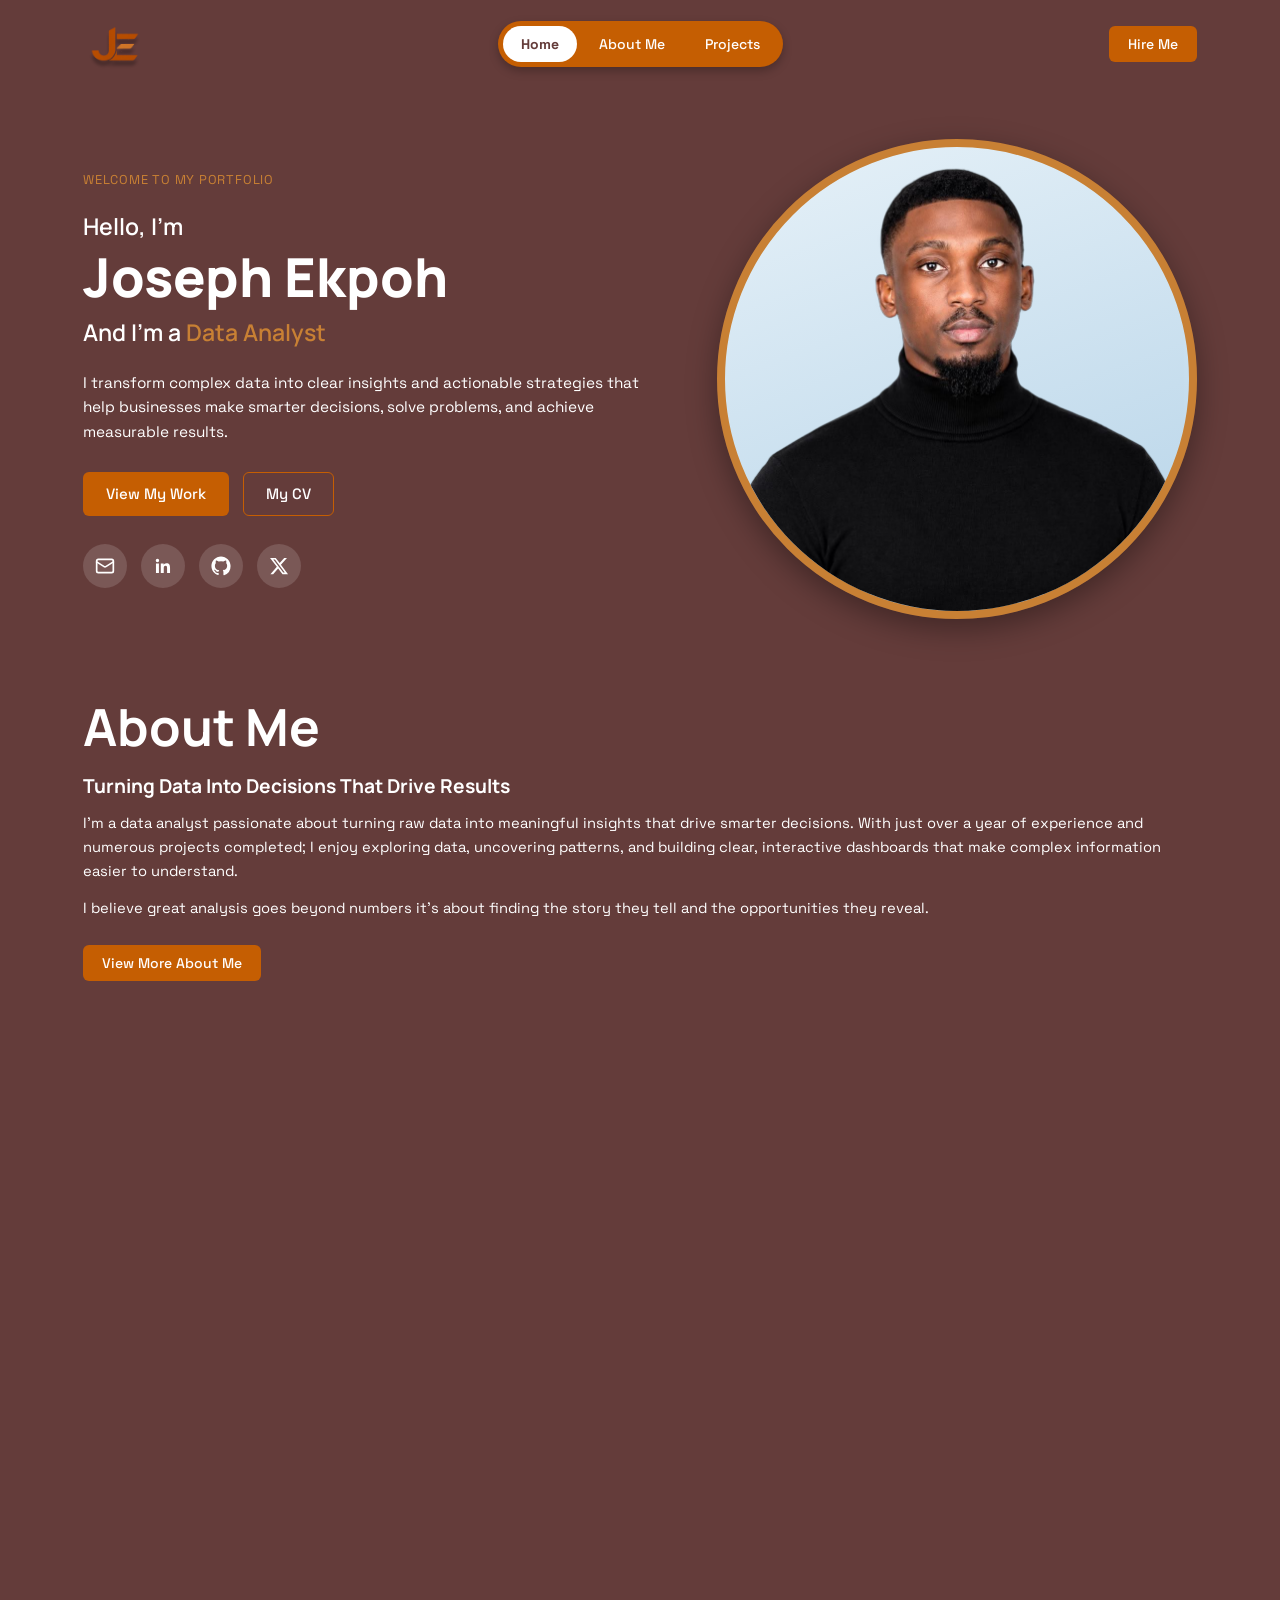
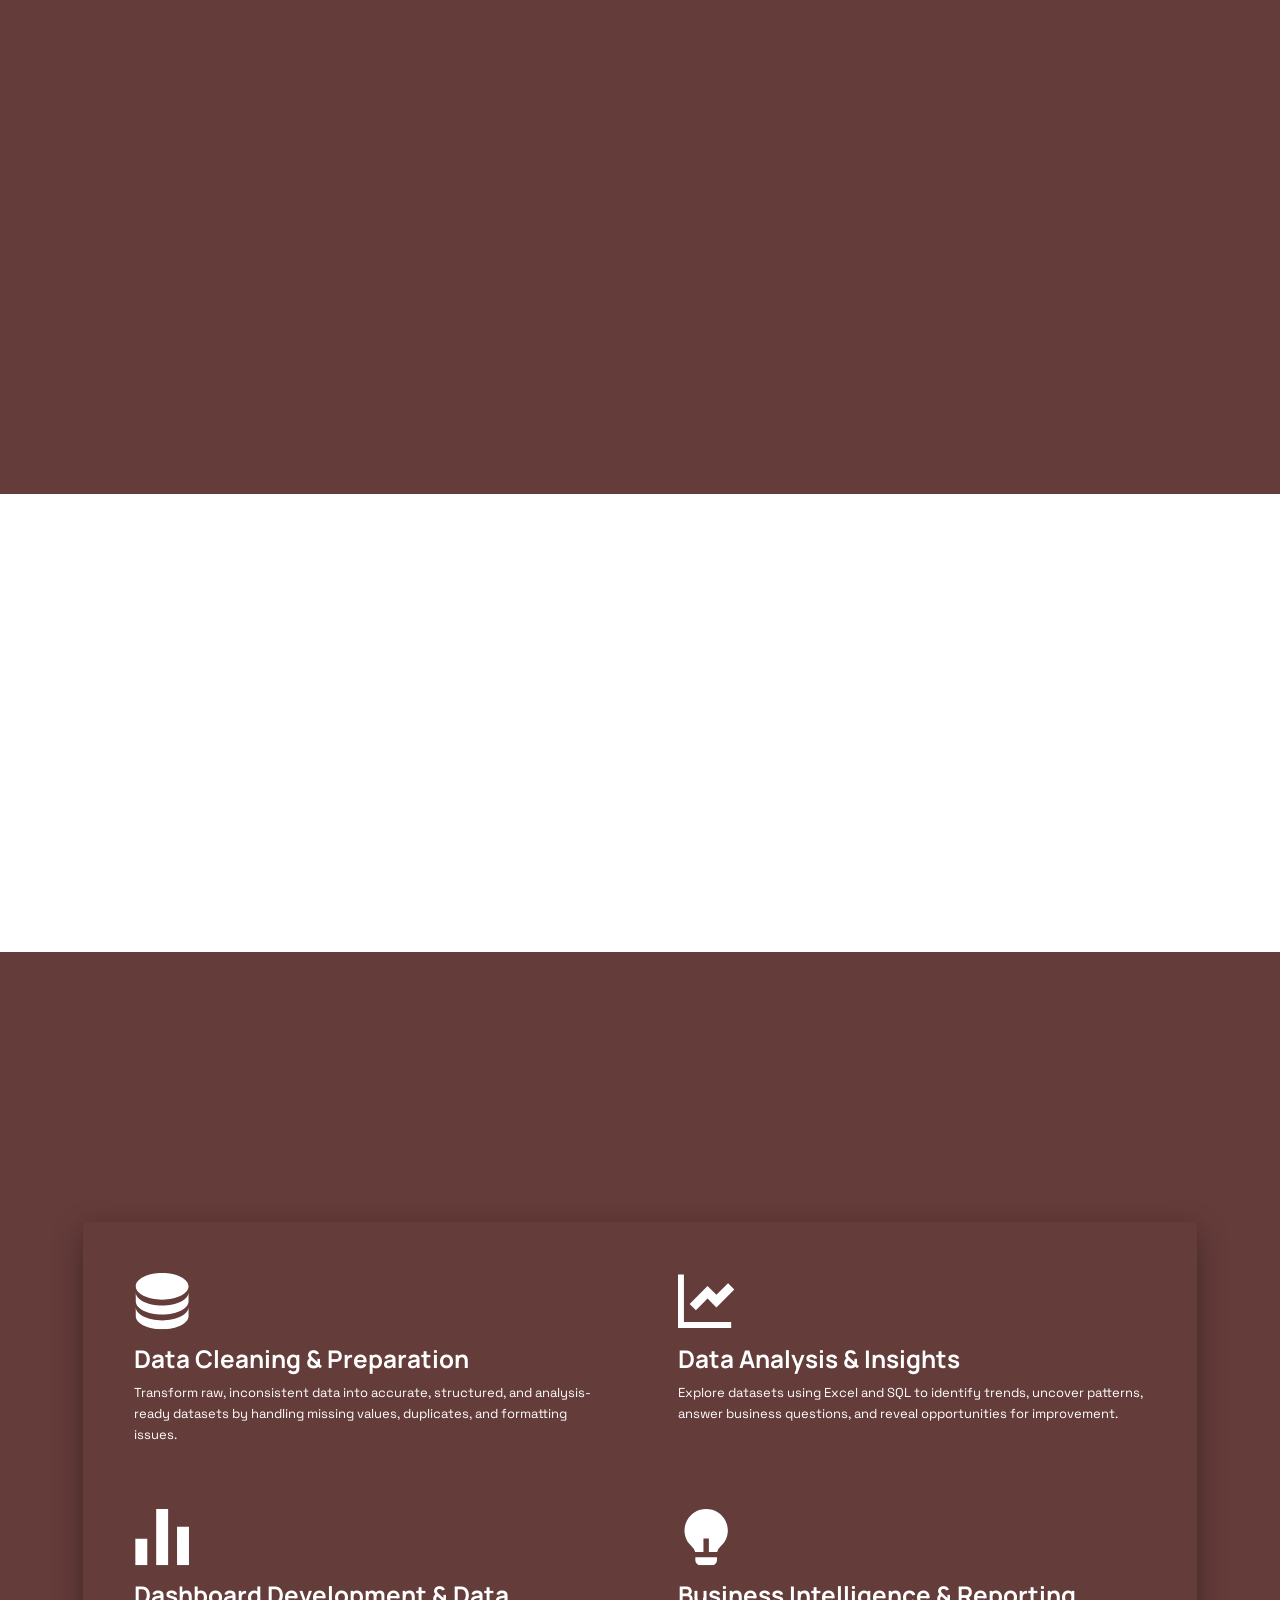
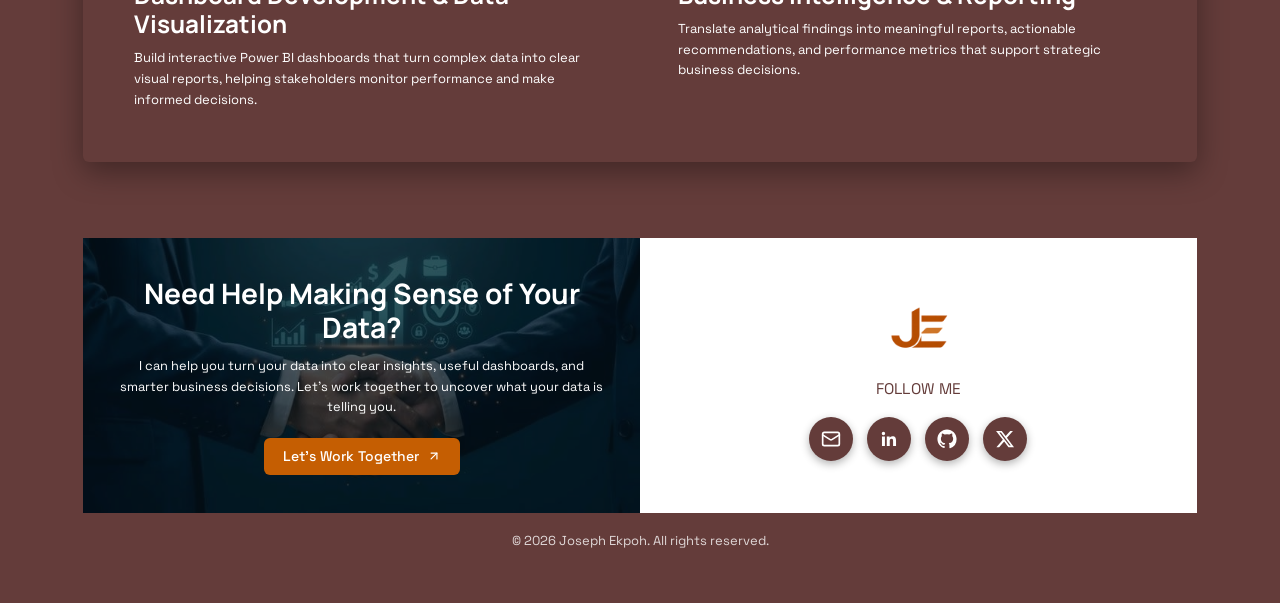
==== commit d78c5289: "Update index.html" ====
--- a/index.html
+++ b/index.html
@@ -150,7 +150,7 @@
         <article class="project-card reveal" data-category="powerbi">
           <!-- Top row: number / type on the left, tool tags on the right -->
           <div class="project-card__top">
-            <span class="project-card__label">01 / Capstone</span>
+            <span class="project-card__label">Capstone</span>
             <ul class="project-card__tags">
               <li>Power BI</li>
               <li>Data Visualization</li>
@@ -174,7 +174,7 @@
         <article class="project-card reveal" data-category="powerbi">
           <!-- Top row: number / type on the left, tool tags on the right -->
           <div class="project-card__top">
-            <span class="project-card__label">02 / Sales</span>
+            <span class="project-card__label">Sales</span>
             <ul class="project-card__tags">
               <li>SQL</li>
               <li>Excel</li>
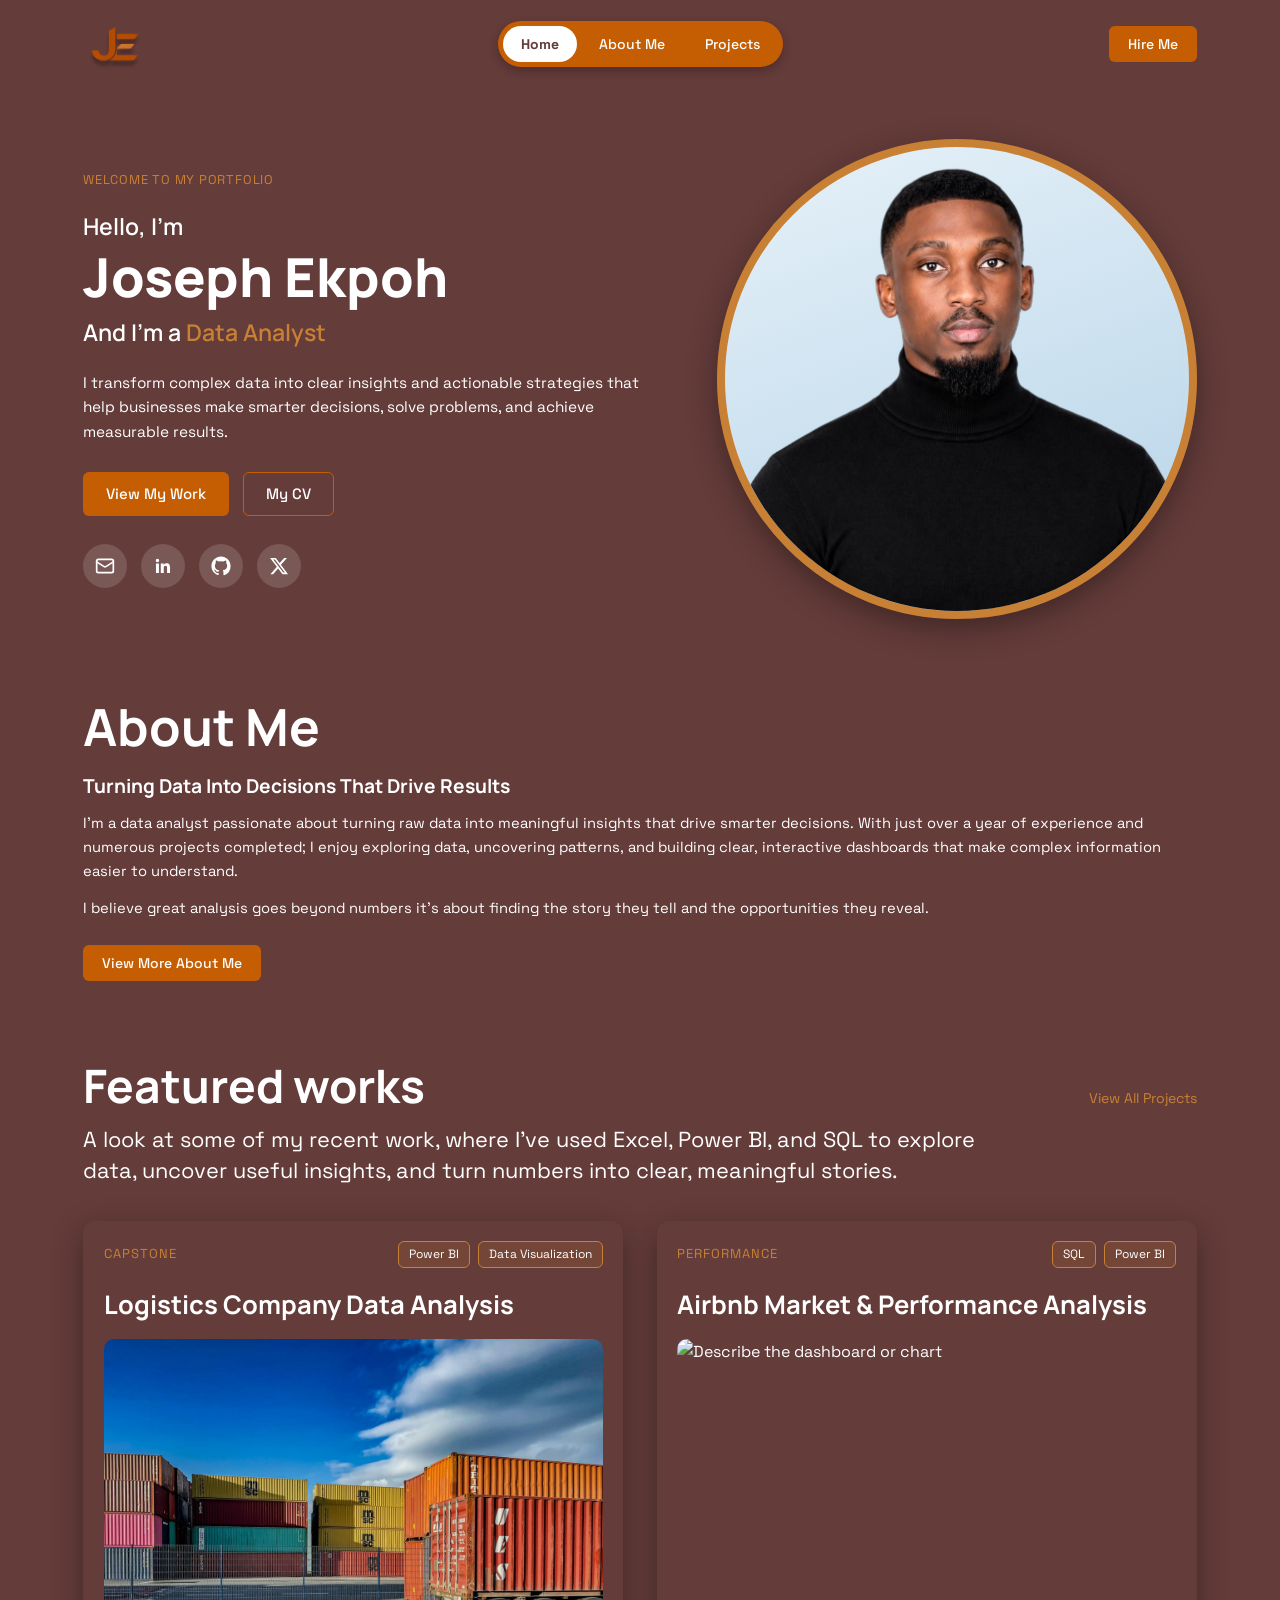
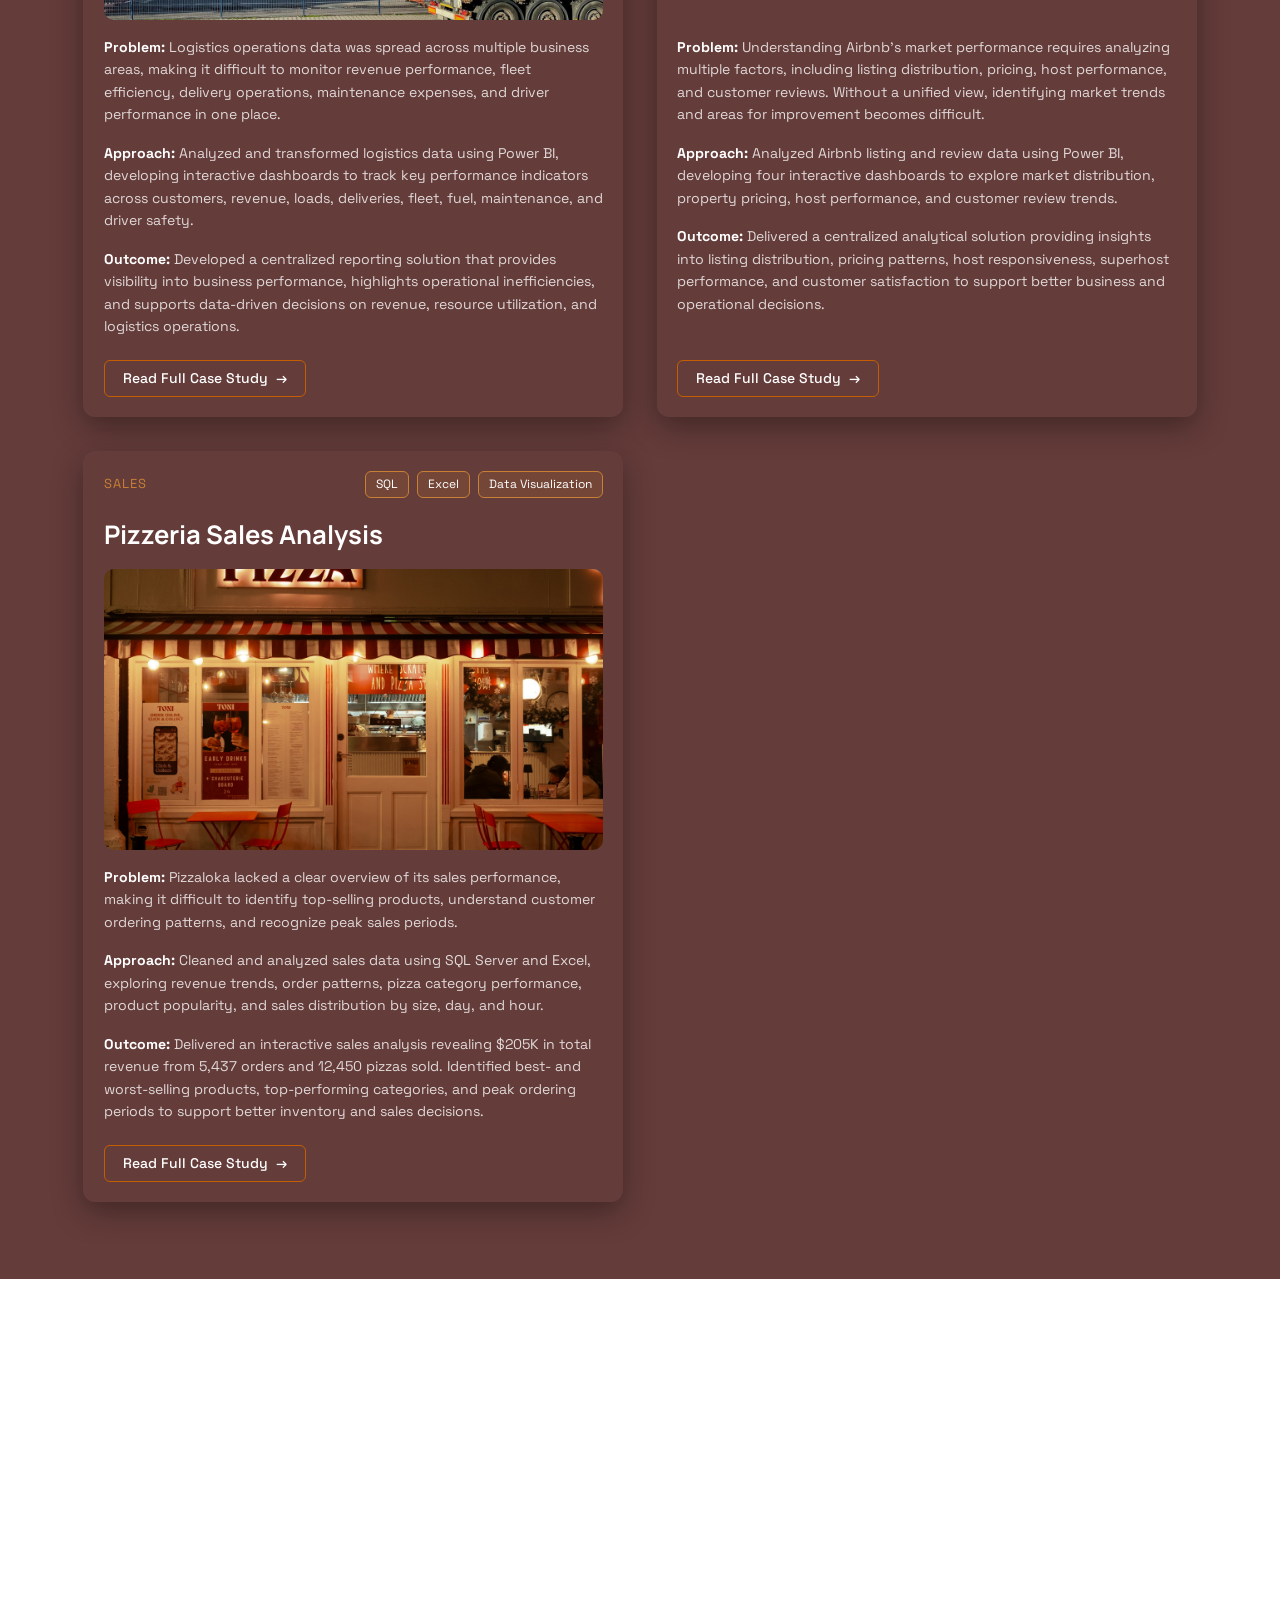
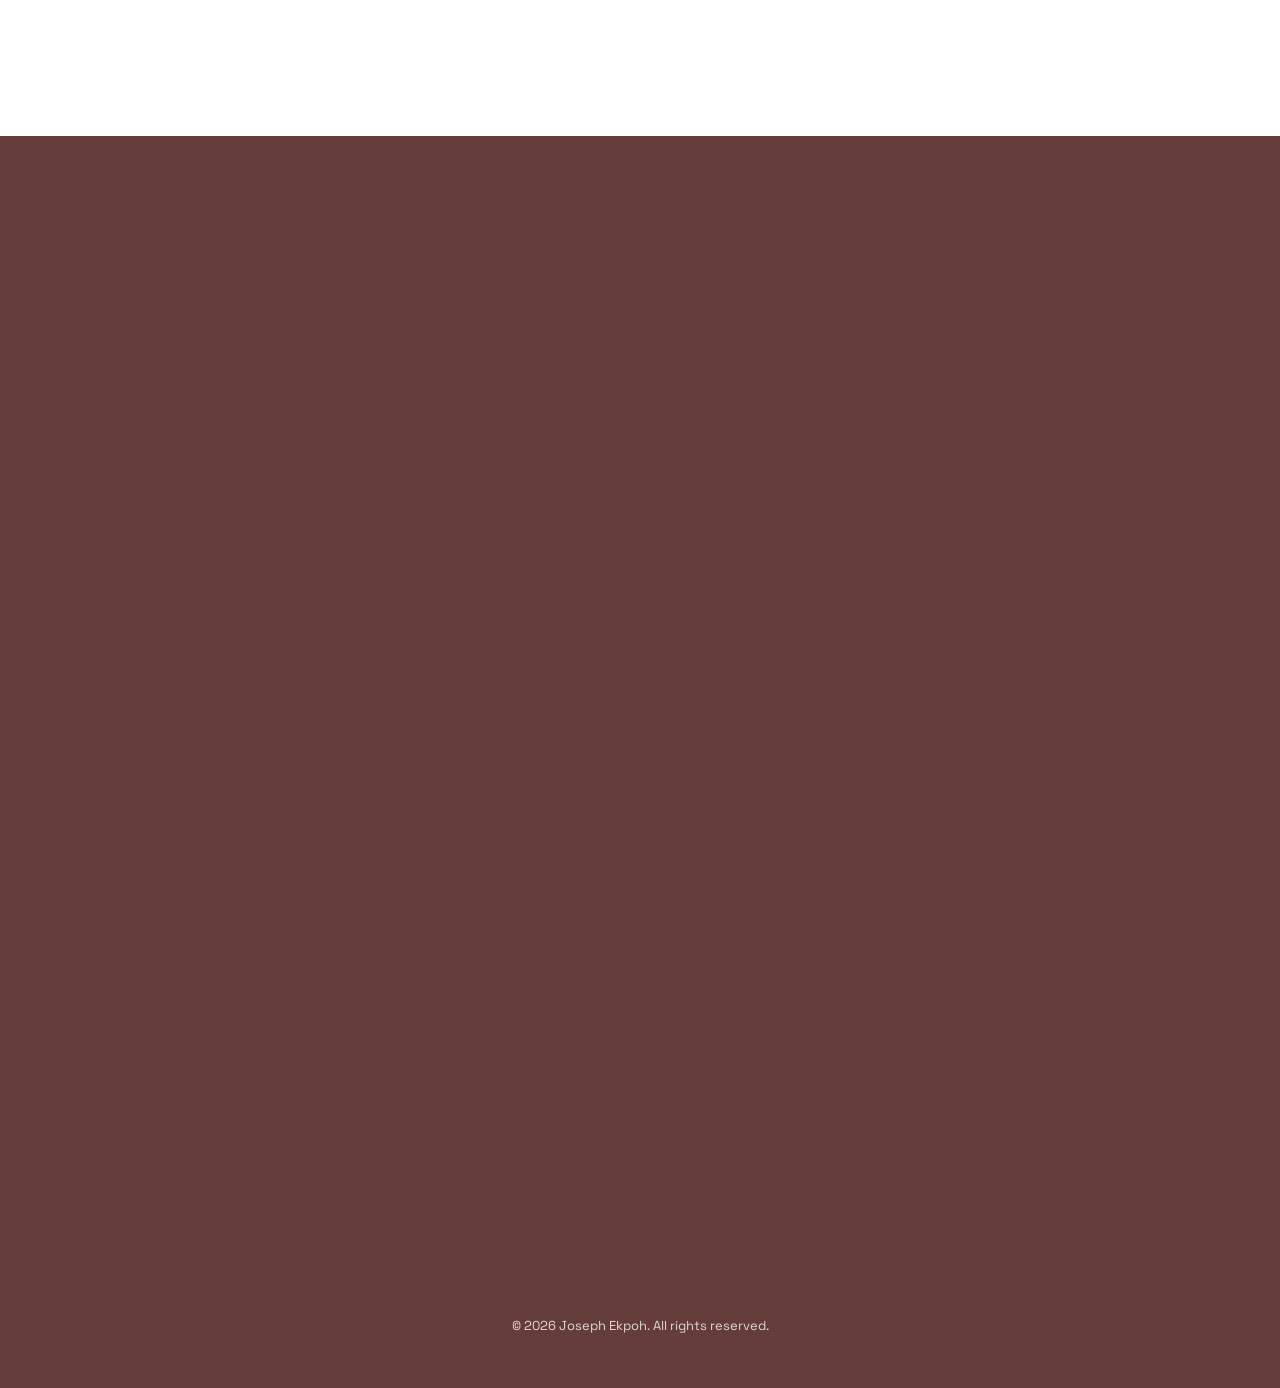
==== commit 26bf7701: "Update index.html" ====
--- a/index.html
+++ b/index.html
@@ -170,6 +170,32 @@
           <a class="btn btn--outline btn--sm" href="https://github.com/josephtheanalyst08/Logistics-Company-Data-Analysis-Dashboard-Development">Read Full Case Study <span aria-hidden="true">→</span></a>
         </article>
 
+
+           <!-- NEW PROJECT CARD -->
+        <article class="project-card reveal" data-category="powerbi">
+          <!-- Top row: number / type on the left, tool tags on the right -->
+          <div class="project-card__top">
+            <span class="project-card__label">Performance</span>
+            <ul class="project-card__tags">
+              <li>SQL</li>
+              <li>Power BI</li>
+            </ul>
+          </div>
+
+          <h3>Airbnb Market & Performance Analysis</h3>
+
+          <!-- Project image: 1200 x 675 px (16:9), saved in assets/images/ -->
+          <img class="project-card__img" src="assets/images/airbnb_image" alt="Describe the dashboard or chart" width="1200" height="675" loading="lazy">
+
+          <p class="project-card__text"><strong>Problem:</strong> Understanding Airbnb's market performance requires analyzing multiple factors, including listing distribution, pricing, host performance, and customer reviews. Without a unified view, identifying market trends and areas for improvement becomes difficult.</p>
+          <p class="project-card__text"><strong>Approach:</strong> Analyzed Airbnb listing and review data using Power BI, developing four interactive dashboards to explore market distribution, property pricing, host performance, and customer review trends.</p>
+          <p class="project-card__text"><strong>Outcome:</strong> Delivered a centralized analytical solution providing insights into listing distribution, pricing patterns, host responsiveness, superhost performance, and customer satisfaction to support better business and operational decisions.</p>
+
+          <!-- TODO: change href="#" to the link of this project -->
+          <a class="btn btn--outline btn--sm" href="https://github.com/josephtheanalyst08/Airbnb_Market_Analysis">Read Full Case Study <span aria-hidden="true">→</span></a>
+        </article>
+
+          
     <!-- NEW PROJECT CARD -->
         <article class="project-card reveal" data-category="powerbi">
           <!-- Top row: number / type on the left, tool tags on the right -->
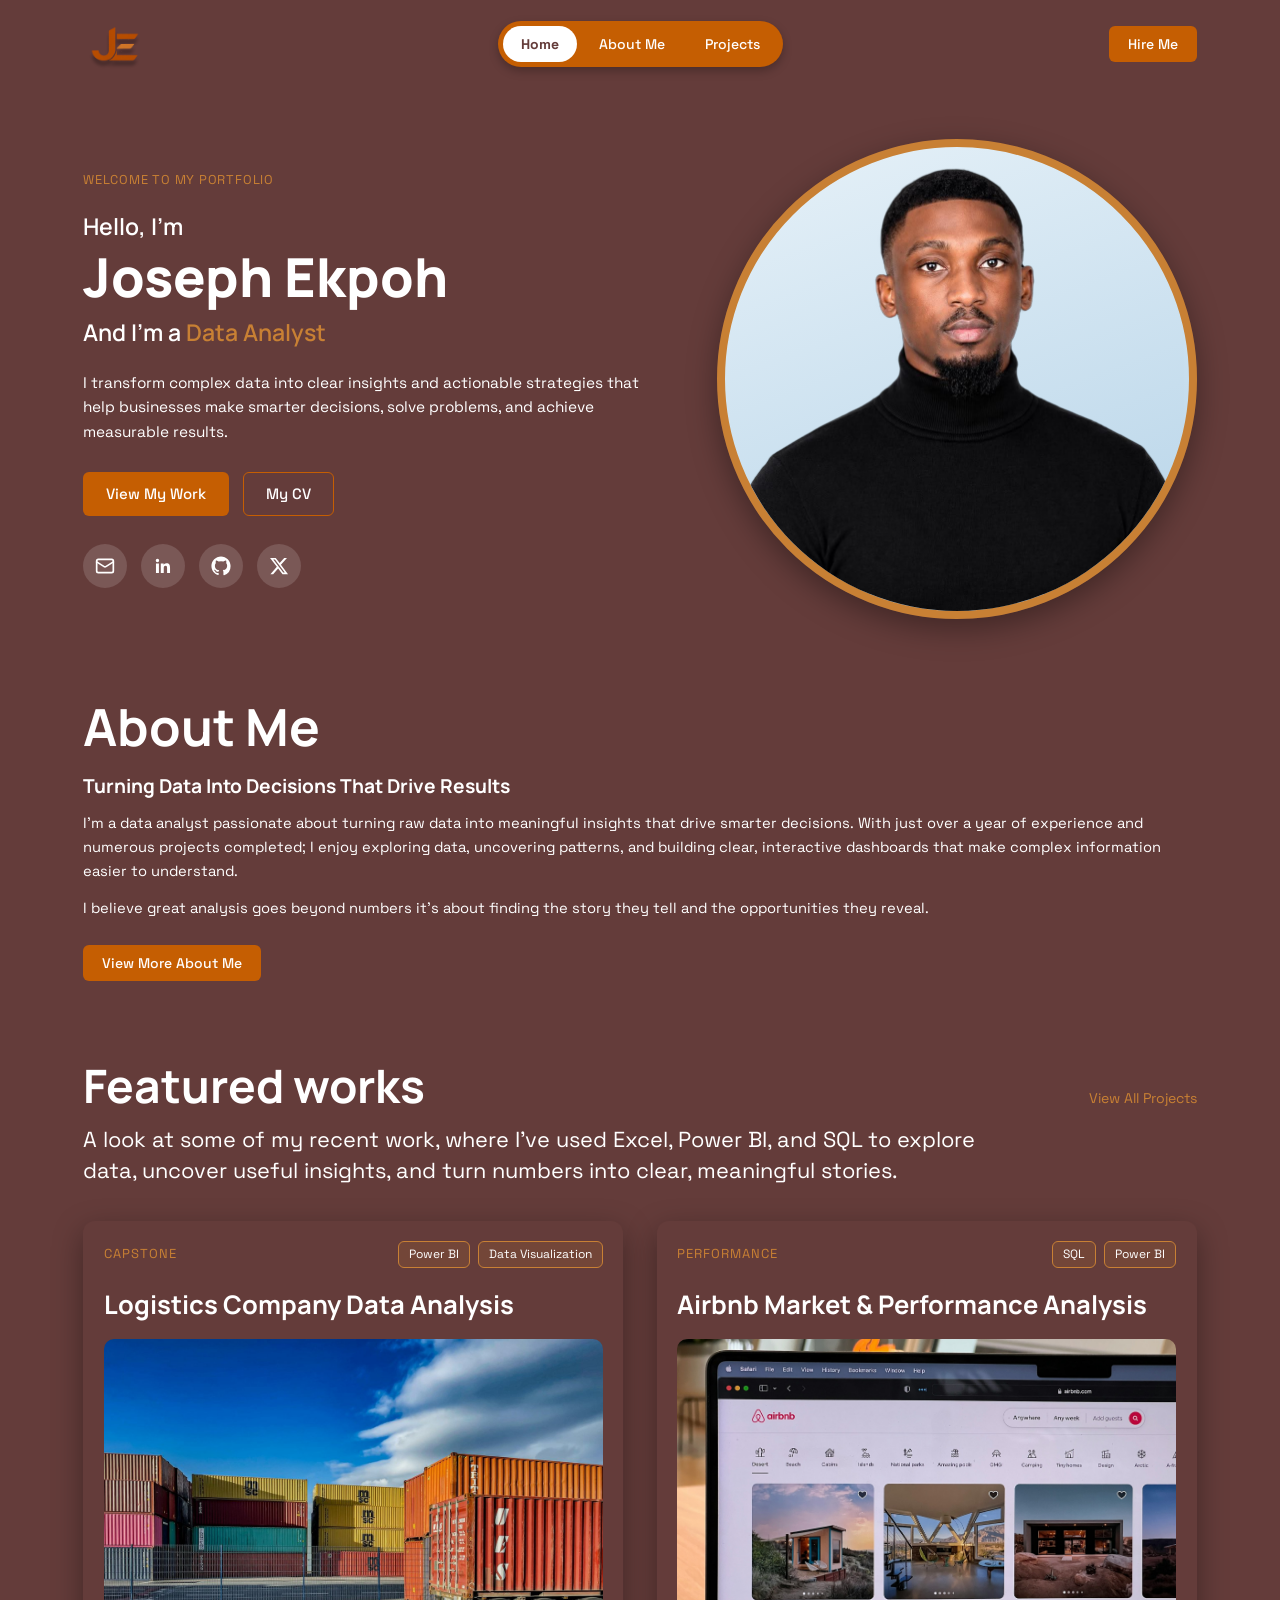
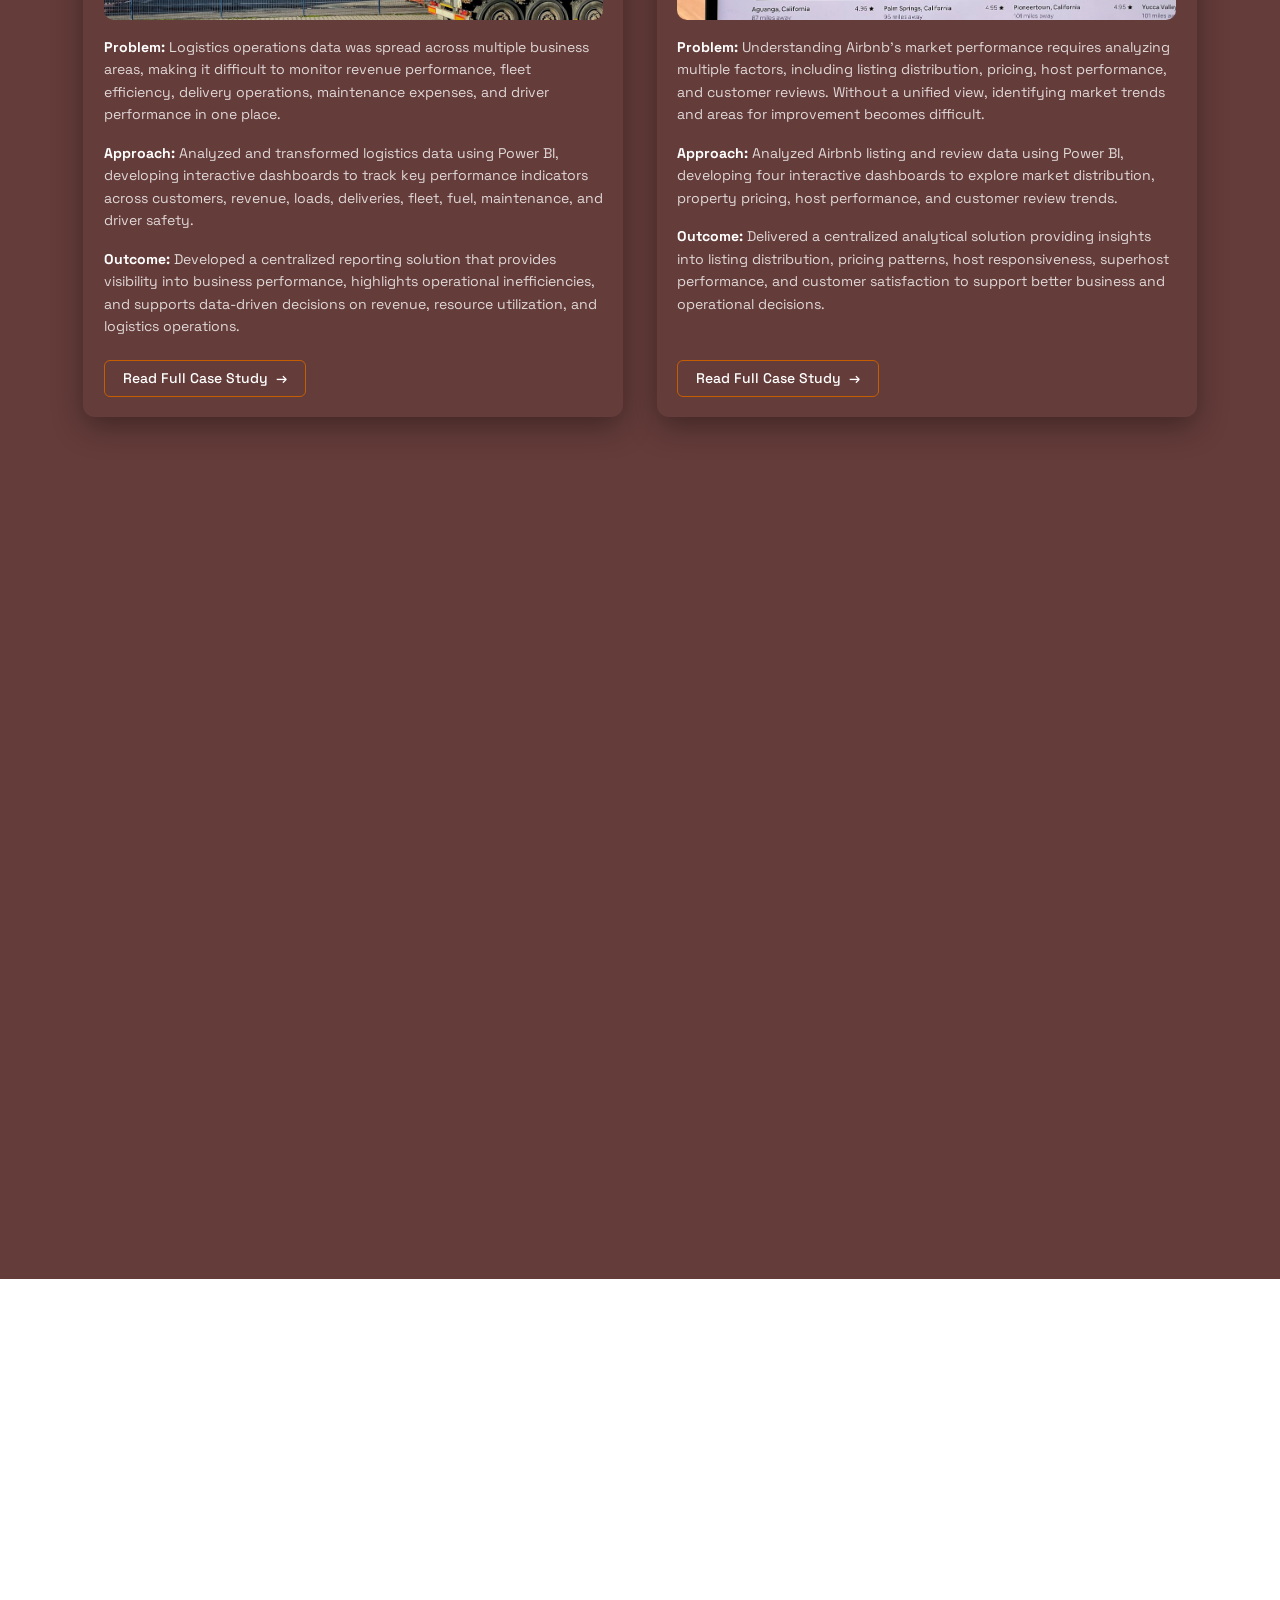
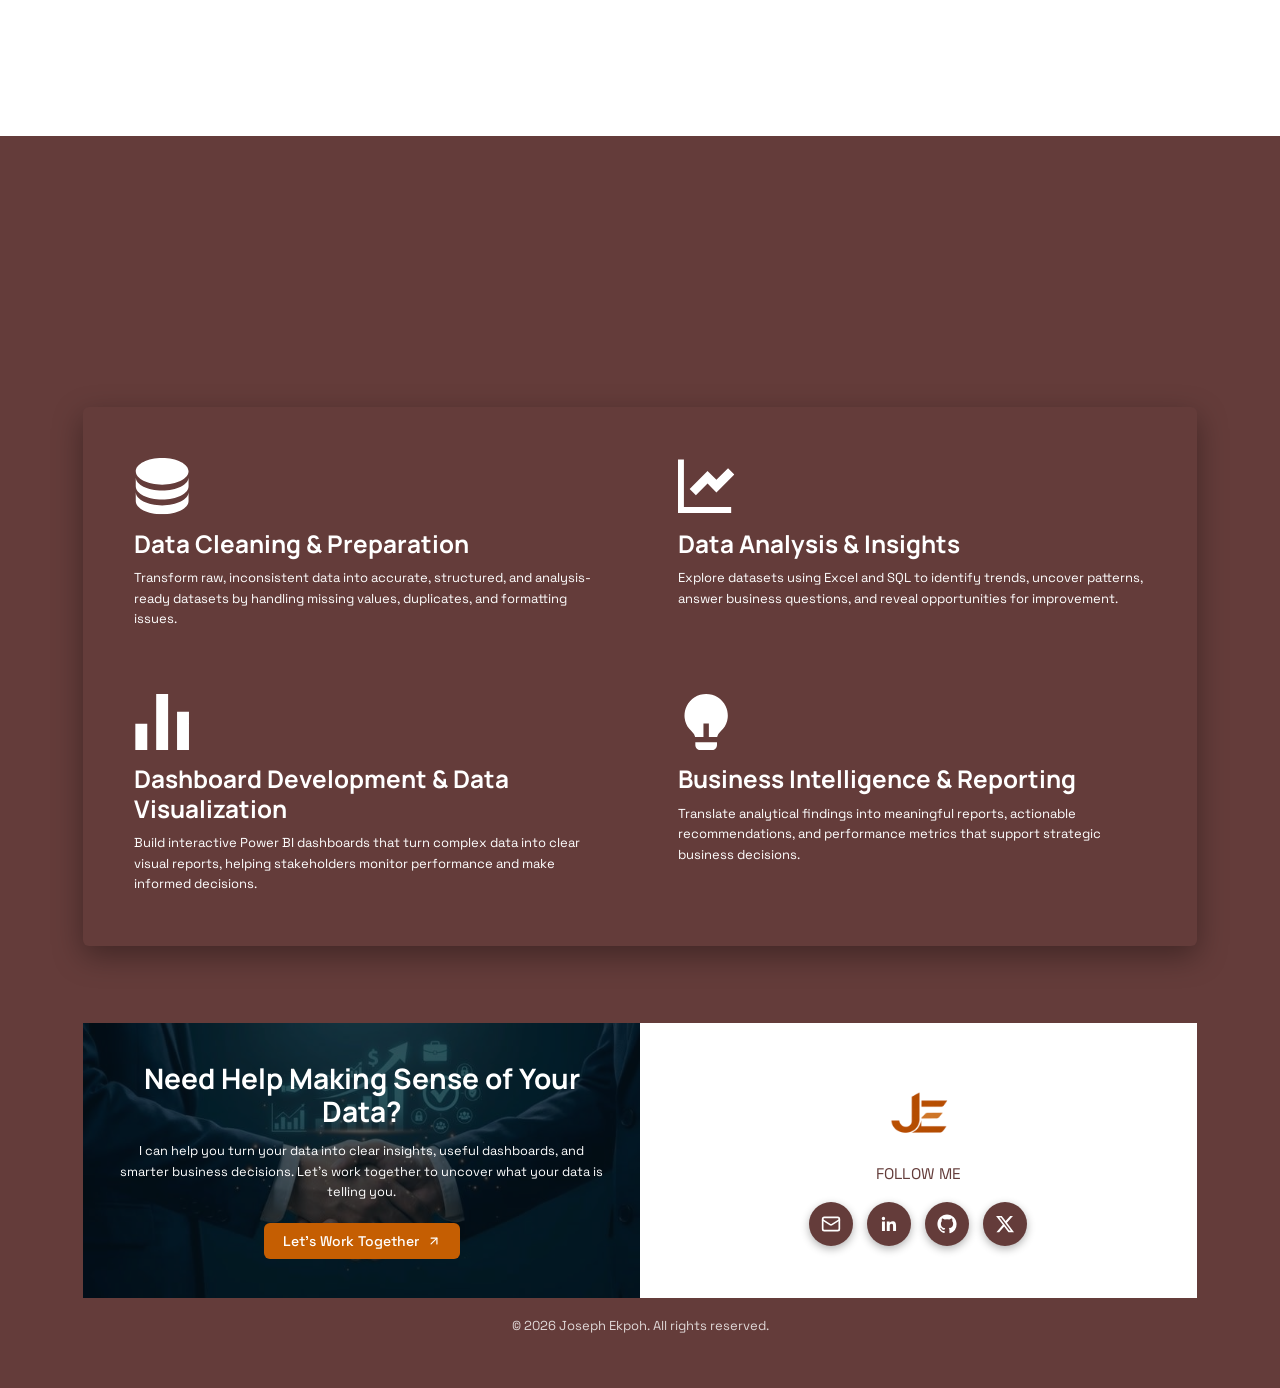
==== commit 1192f7d1: "Update index.html" ====
--- a/index.html
+++ b/index.html
@@ -185,7 +185,7 @@
           <h3>Airbnb Market & Performance Analysis</h3>
 
           <!-- Project image: 1200 x 675 px (16:9), saved in assets/images/ -->
-          <img class="project-card__img" src="assets/images/airbnb_image" alt="Describe the dashboard or chart" width="1200" height="675" loading="lazy">
+          <img class="project-card__img" src="assets/images/airbnb_image.jpg" alt="Describe the dashboard or chart" width="1200" height="675" loading="lazy">
 
           <p class="project-card__text"><strong>Problem:</strong> Understanding Airbnb's market performance requires analyzing multiple factors, including listing distribution, pricing, host performance, and customer reviews. Without a unified view, identifying market trends and areas for improvement becomes difficult.</p>
           <p class="project-card__text"><strong>Approach:</strong> Analyzed Airbnb listing and review data using Power BI, developing four interactive dashboards to explore market distribution, property pricing, host performance, and customer review trends.</p>
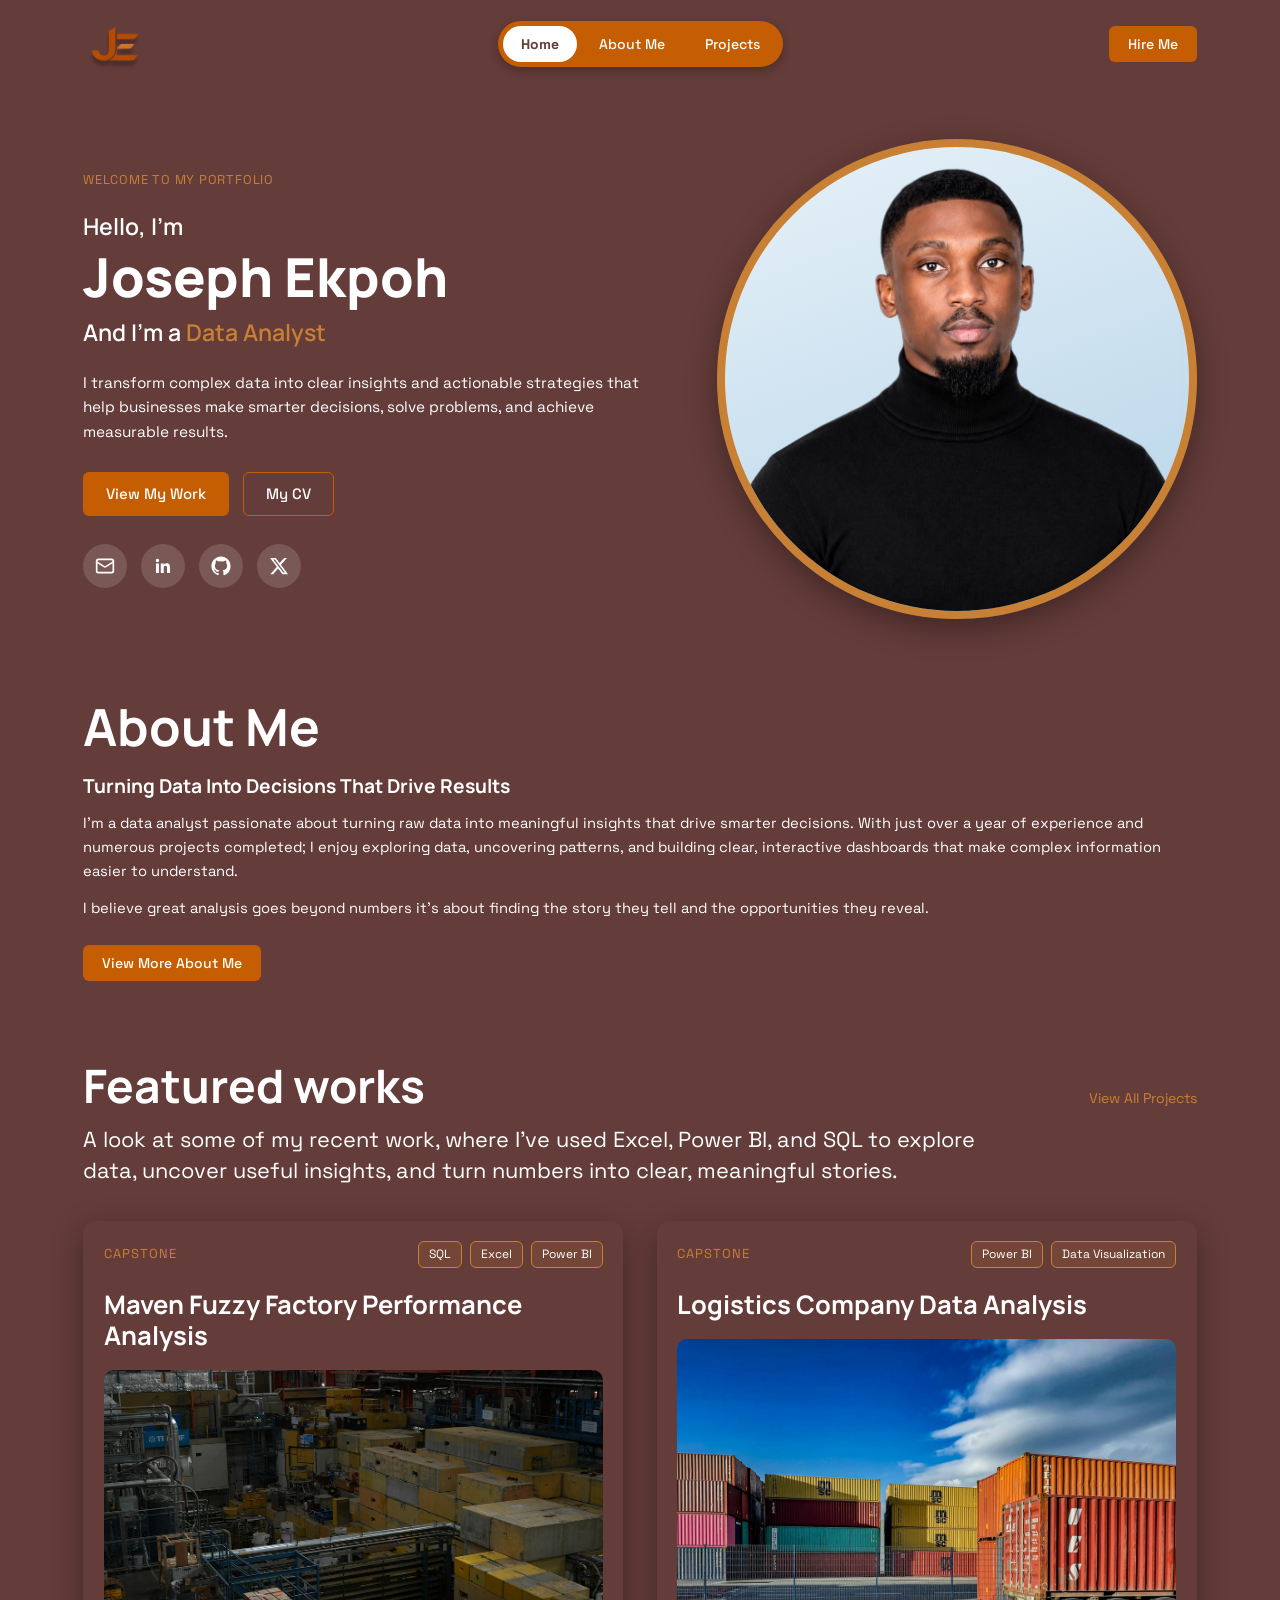
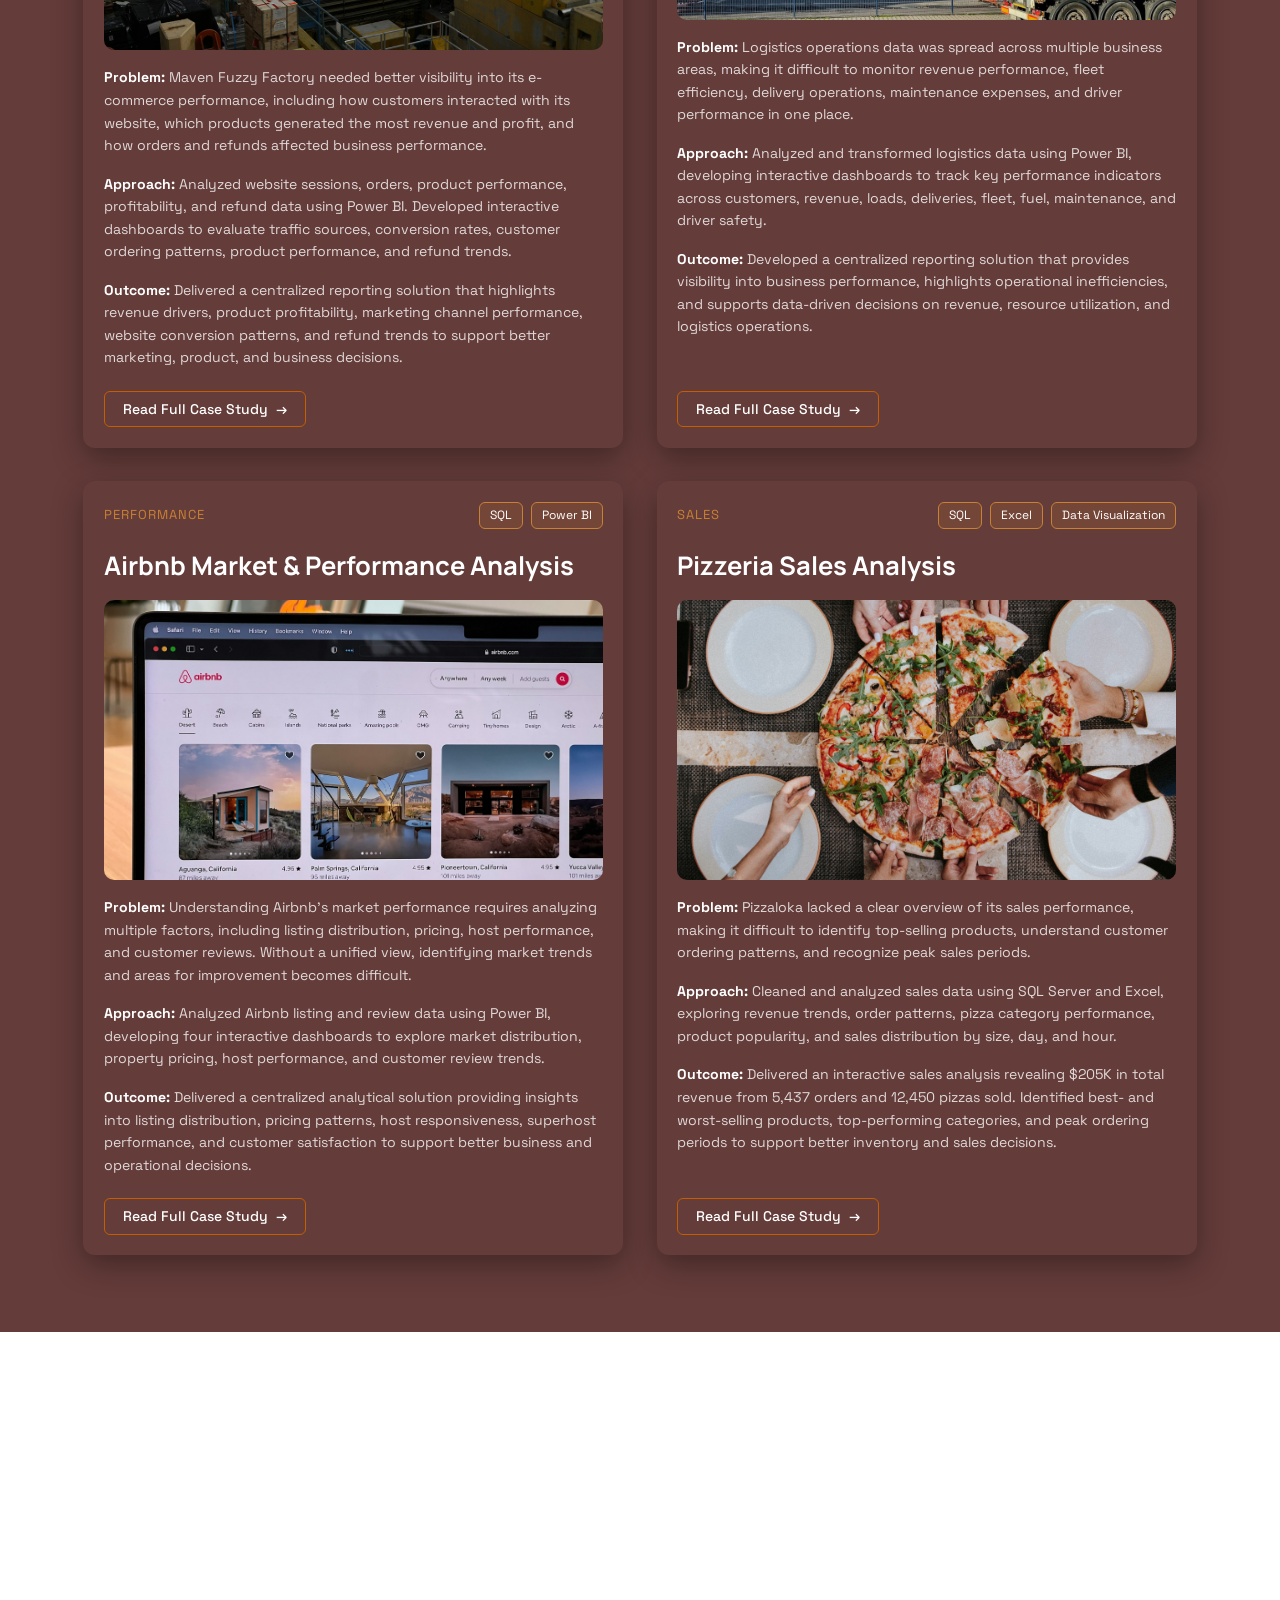
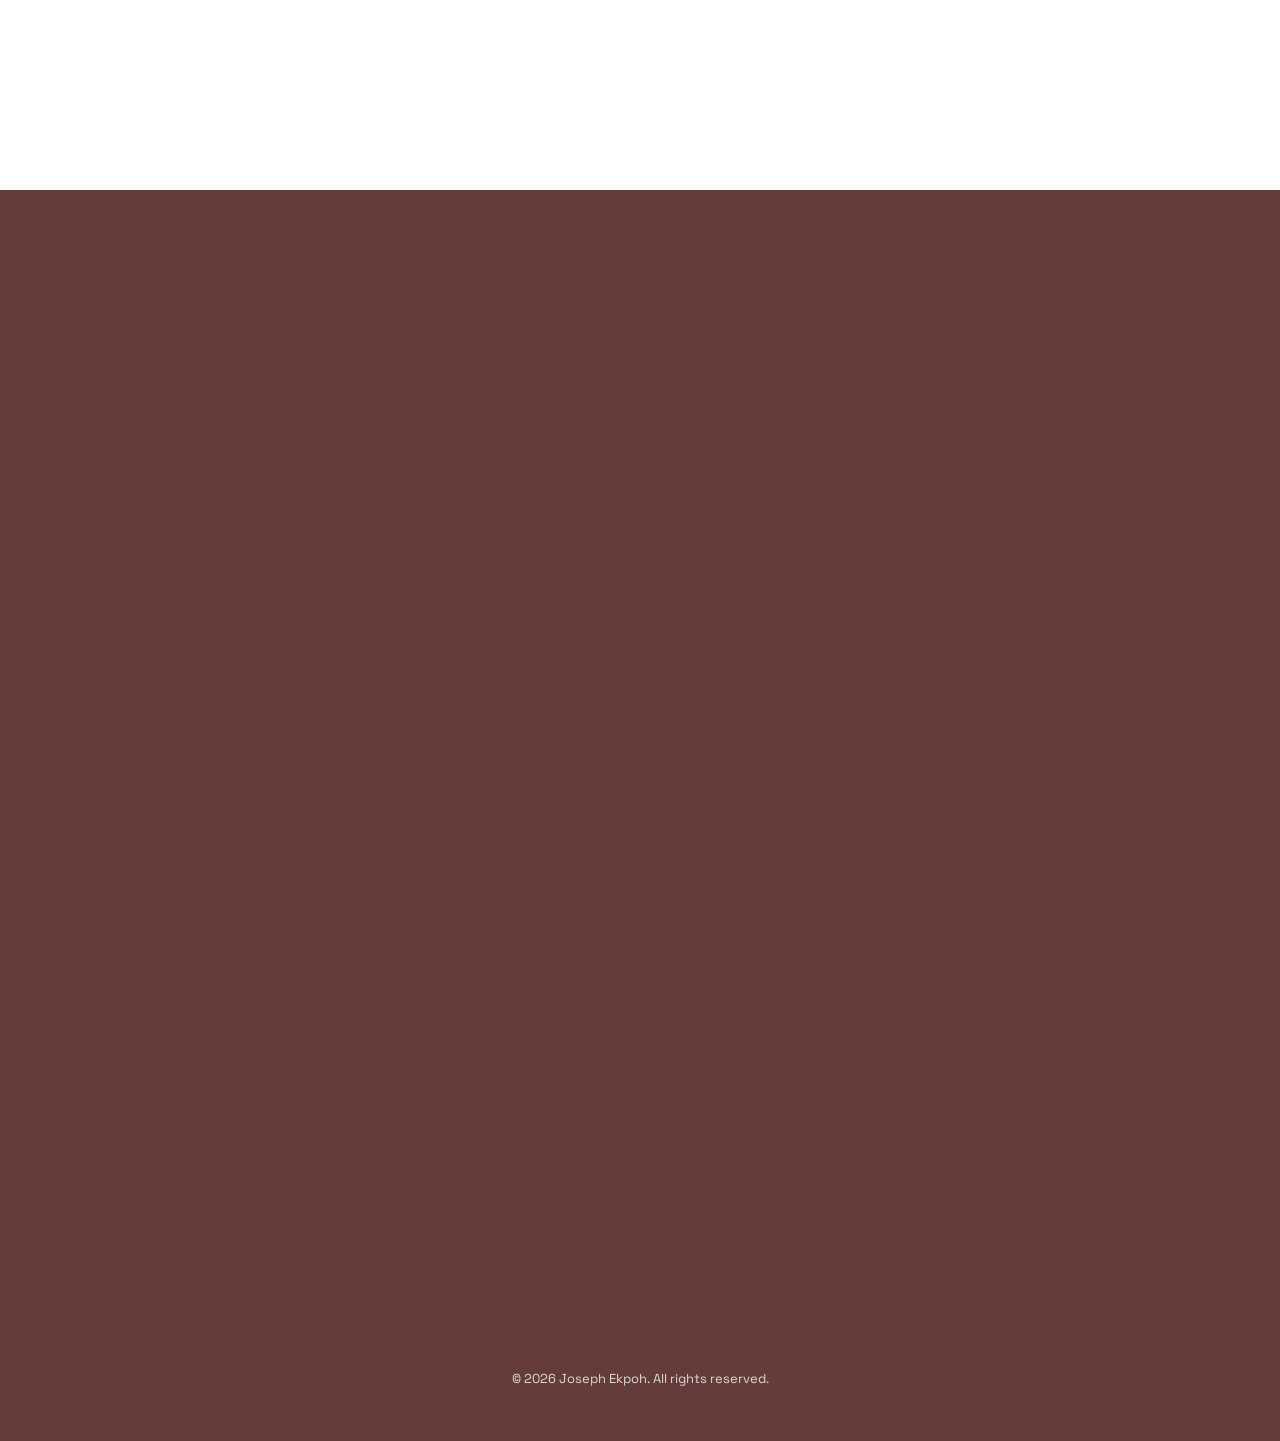
==== commit 033dc076: "Update index.html" ====
--- a/index.html
+++ b/index.html
@@ -145,6 +145,30 @@
         </div>
         <div class="projects-grid" style="margin-top:34px">
 
+ <!-- NEW PROJECT CARD -->
+        <article class="project-card reveal" data-category="powerbi">
+          <!-- Top row: number / type on the left, tool tags on the right -->
+          <div class="project-card__top">
+            <span class="project-card__label">Capstone</span>
+            <ul class="project-card__tags">
+              <li>SQL</li>
+              <li>Excel</li>
+              <li>Power BI</li>
+            </ul>
+          </div>
+
+          <h3>Maven Fuzzy Factory Performance Analysis</h3>
+
+          <!-- Project image: 1200 x 675 px (16:9), saved in assets/images/ -->
+          <img class="project-card__img" src="assets/images/Image_for_Maven_Fuzzy.png" alt="Describe the dashboard or chart" width="1200" height="675" loading="lazy">
+
+          <p class="project-card__text"><strong>Problem:</strong> Maven Fuzzy Factory needed better visibility into its e-commerce performance, including how customers interacted with its website, which products generated the most revenue and profit, and how orders and refunds affected business performance.</p>
+          <p class="project-card__text"><strong>Approach:</strong> Analyzed website sessions, orders, product performance, profitability, and refund data using Power BI. Developed interactive dashboards to evaluate traffic sources, conversion rates, customer ordering patterns, product performance, and refund trends.</p>
+          <p class="project-card__text"><strong>Outcome:</strong> Delivered a centralized reporting solution that highlights revenue drivers, product profitability, marketing channel performance, website conversion patterns, and refund trends to support better marketing, product, and business decisions.</p>
+
+          <!-- TODO: change href="#" to the link of this project -->
+          <a class="btn btn--outline btn--sm" href="https://github.com/josephtheanalyst08/Maven_Fuzzy_Factory_Business_Performance_Analysis">Read Full Case Study <span aria-hidden="true">→</span></a>
+        </article>
 
           <!-- NEW PROJECT CARD -->
         <article class="project-card reveal" data-category="powerbi">
@@ -211,7 +235,7 @@
           <h3>Pizzeria Sales Analysis</h3>
 
           <!-- Project image: 1200 x 675 px (16:9), saved in assets/images/ -->
-          <img class="project-card__img" src="assets/images/unsplash_oRJyxIlvZbo.png" alt="Describe the dashboard or chart" width="1200" height="675" loading="lazy">
+          <img class="project-card__img" src="assets/images/new_pizza_image.png" alt="Describe the dashboard or chart" width="1200" height="675" loading="lazy">
 
           <p class="project-card__text"><strong>Problem:</strong> Pizzaloka lacked a clear overview of its sales performance, making it difficult to identify top-selling products, understand customer ordering patterns, and recognize peak sales periods.</p>
           <p class="project-card__text"><strong>Approach:</strong> Cleaned and analyzed sales data using SQL Server and Excel, exploring revenue trends, order patterns, pizza category performance, product popularity, and sales distribution by size, day, and hour.</p>
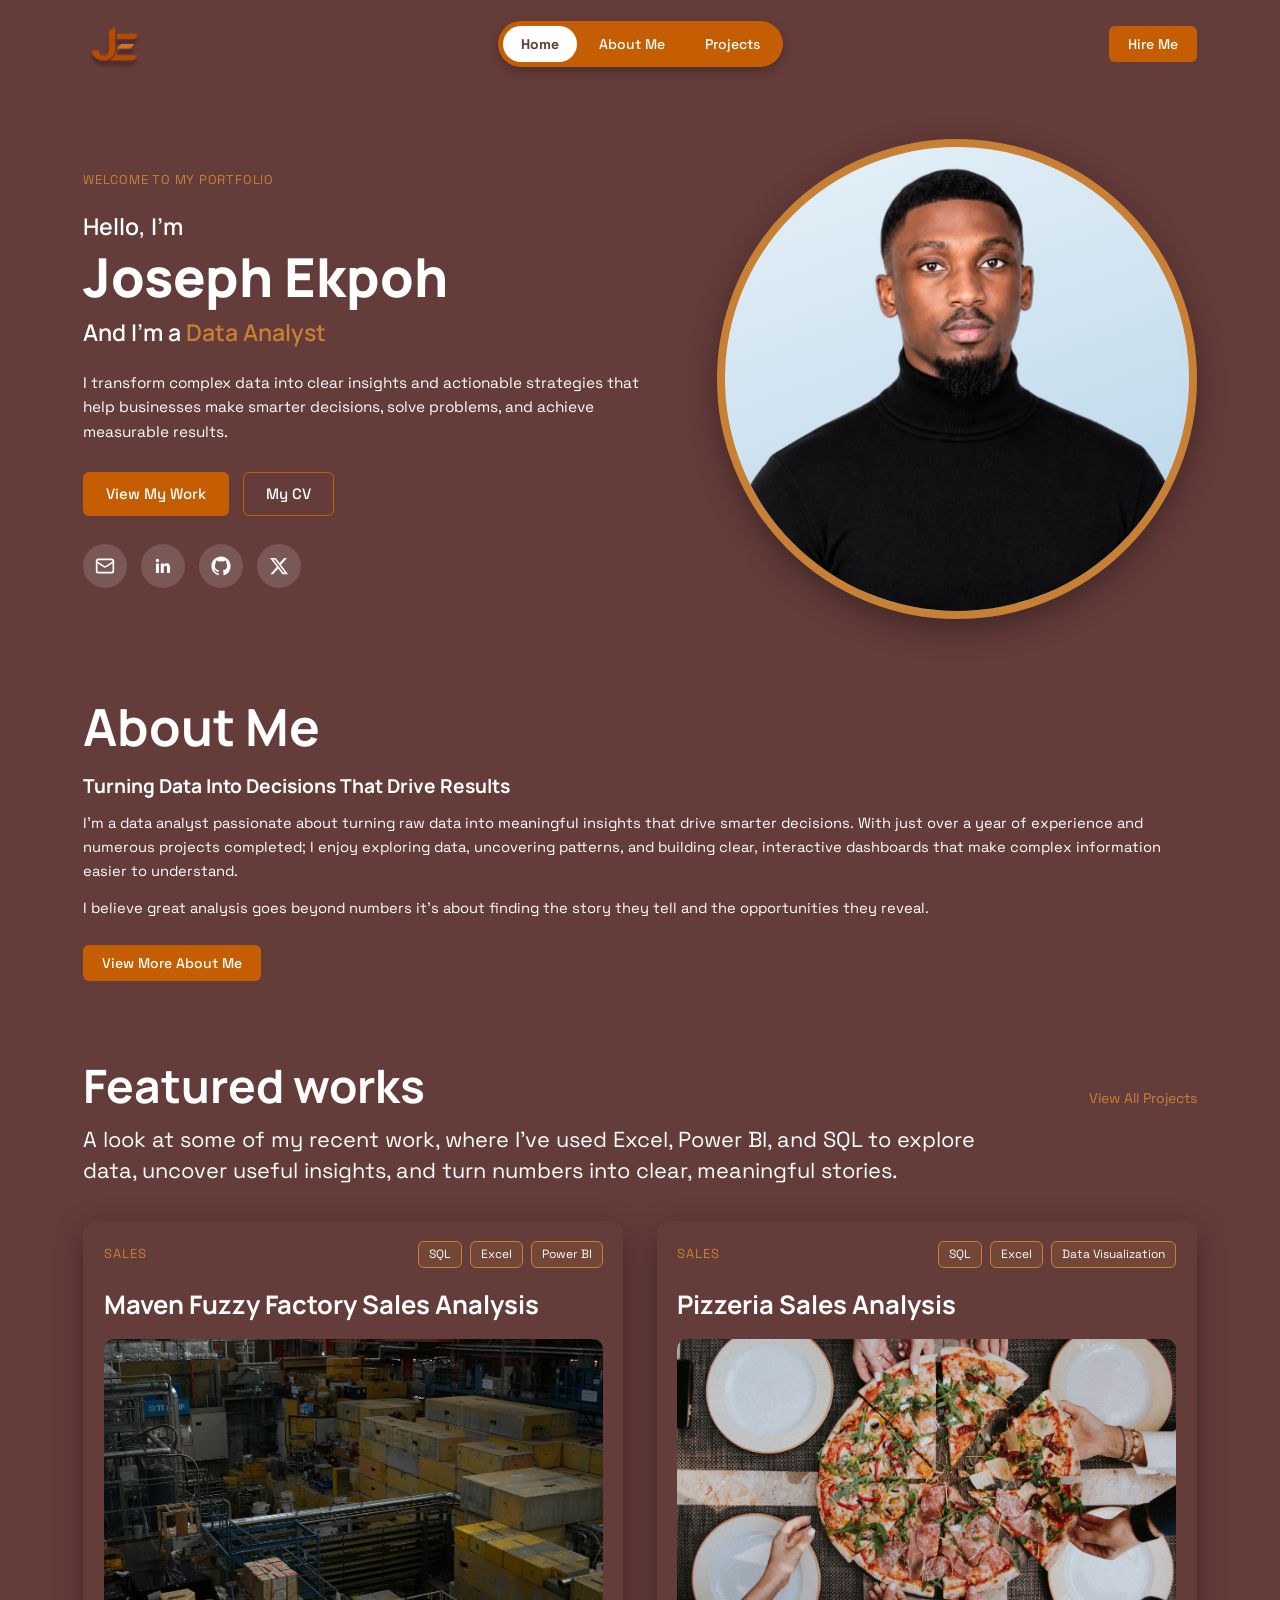
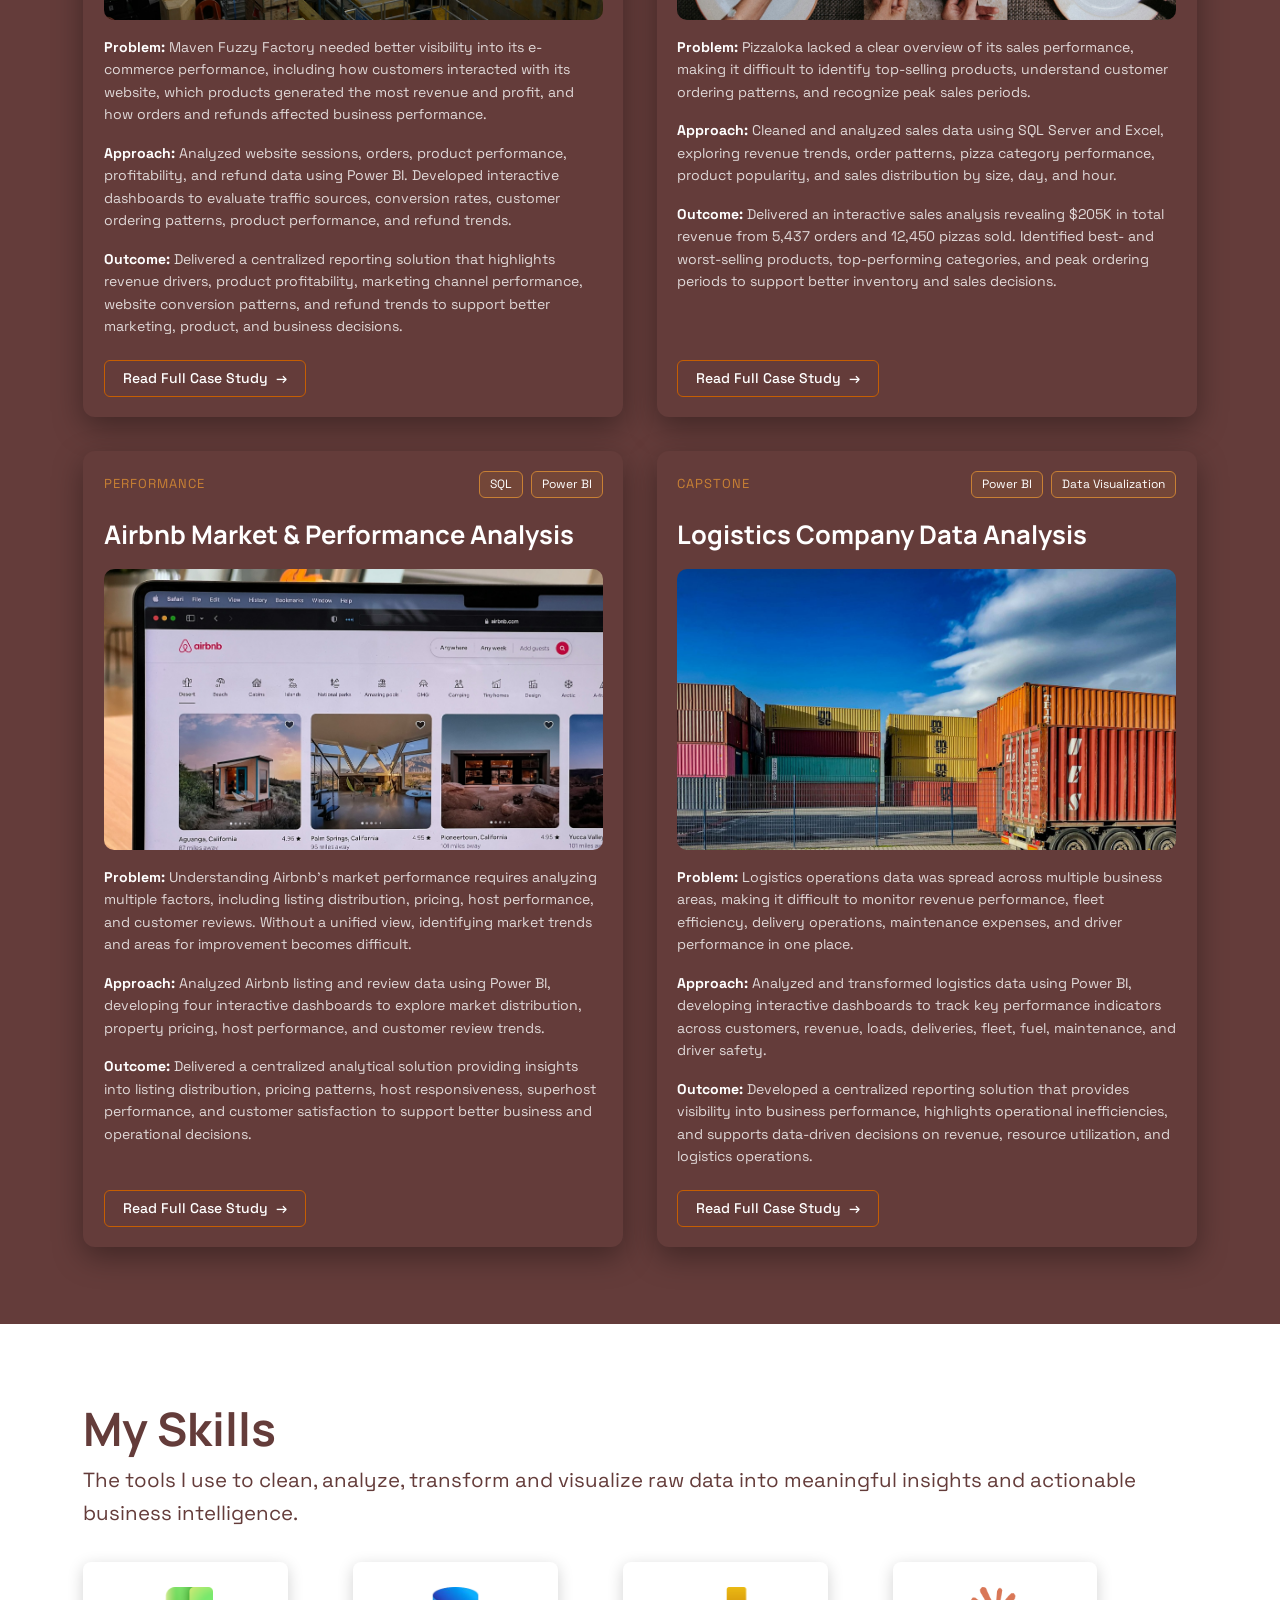
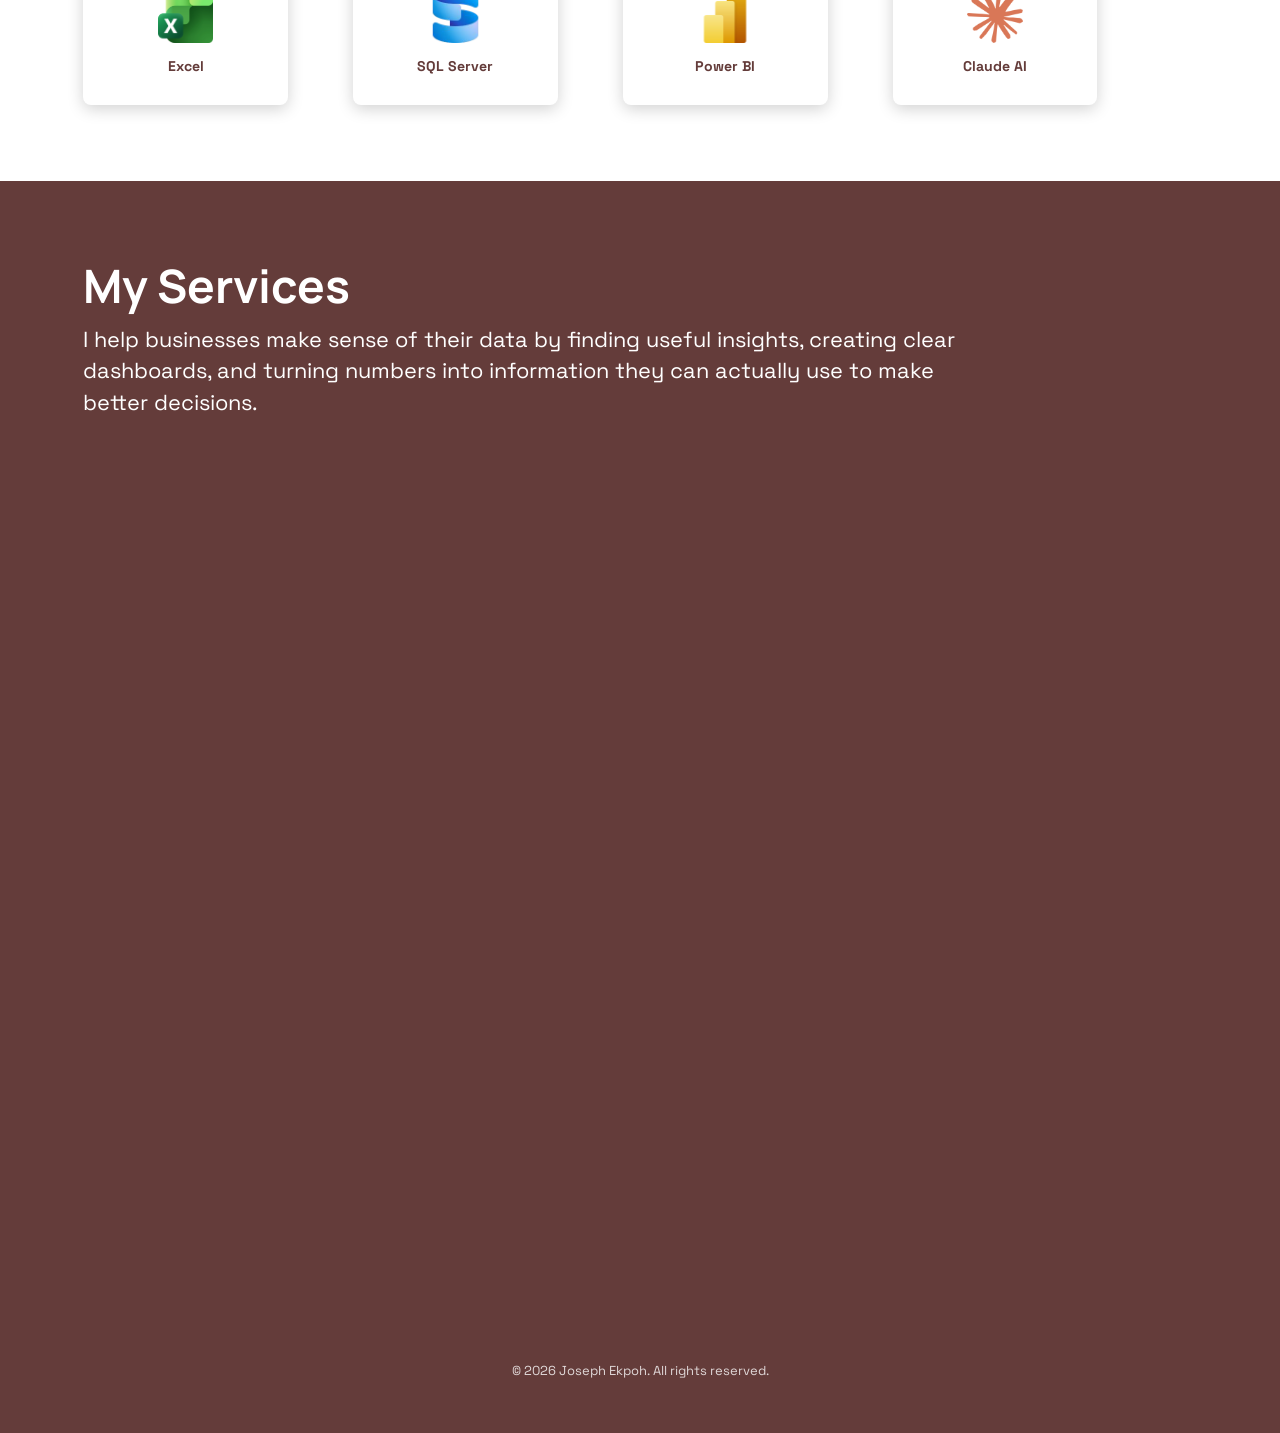
==== commit acb27066: "Update index.html" ====
--- a/index.html
+++ b/index.html
@@ -149,7 +149,7 @@
         <article class="project-card reveal" data-category="powerbi">
           <!-- Top row: number / type on the left, tool tags on the right -->
           <div class="project-card__top">
-            <span class="project-card__label">Capstone</span>
+            <span class="project-card__label">Sales</span>
             <ul class="project-card__tags">
               <li>SQL</li>
               <li>Excel</li>
@@ -157,7 +157,7 @@
             </ul>
           </div>
 
-          <h3>Maven Fuzzy Factory Performance Analysis</h3>
+          <h3>Maven Fuzzy Factory Sales Analysis</h3>
 
           <!-- Project image: 1200 x 675 px (16:9), saved in assets/images/ -->
           <img class="project-card__img" src="assets/images/Image_for_Maven_Fuzzy.png" alt="Describe the dashboard or chart" width="1200" height="675" loading="lazy">
@@ -174,27 +174,28 @@
         <article class="project-card reveal" data-category="powerbi">
           <!-- Top row: number / type on the left, tool tags on the right -->
           <div class="project-card__top">
-            <span class="project-card__label">Capstone</span>
+            <span class="project-card__label">Sales</span>
             <ul class="project-card__tags">
-              <li>Power BI</li>
+              <li>SQL</li>
+              <li>Excel</li>
               <li>Data Visualization</li>
             </ul>
           </div>
 
-          <h3>Logistics Company Data Analysis</h3>
+          <h3>Pizzeria Sales Analysis</h3>
 
           <!-- Project image: 1200 x 675 px (16:9), saved in assets/images/ -->
-          <img class="project-card__img" src="assets/images/project-logistics.jpg" alt="Describe the dashboard or chart" width="1200" height="675" loading="lazy">
-
-          <p class="project-card__text"><strong>Problem:</strong> Logistics operations data was spread across multiple business areas, making it difficult to monitor revenue performance, fleet efficiency, delivery operations, maintenance expenses, and driver performance in one place.</p>
-          <p class="project-card__text"><strong>Approach:</strong> Analyzed and transformed logistics data using Power BI, developing interactive dashboards to track key performance indicators across customers, revenue, loads, deliveries, fleet, fuel, maintenance, and driver safety.</p>
-          <p class="project-card__text"><strong>Outcome:</strong> Developed a centralized reporting solution that provides visibility into business performance, highlights operational inefficiencies, and supports data-driven decisions on revenue, resource utilization, and logistics operations.</p>
+          <img class="project-card__img" src="assets/images/new_pizza_image.png" alt="Describe the dashboard or chart" width="1200" height="675" loading="lazy">
+
+          <p class="project-card__text"><strong>Problem:</strong> Pizzaloka lacked a clear overview of its sales performance, making it difficult to identify top-selling products, understand customer ordering patterns, and recognize peak sales periods.</p>
+          <p class="project-card__text"><strong>Approach:</strong> Cleaned and analyzed sales data using SQL Server and Excel, exploring revenue trends, order patterns, pizza category performance, product popularity, and sales distribution by size, day, and hour.</p>
+          <p class="project-card__text"><strong>Outcome:</strong> Delivered an interactive sales analysis revealing $205K in total revenue from 5,437 orders and 12,450 pizzas sold. Identified best- and worst-selling products, top-performing categories, and peak ordering periods to support better inventory and sales decisions.</p>
 
           <!-- TODO: change href="#" to the link of this project -->
-          <a class="btn btn--outline btn--sm" href="https://github.com/josephtheanalyst08/Logistics-Company-Data-Analysis-Dashboard-Development">Read Full Case Study <span aria-hidden="true">→</span></a>
+          <a class="btn btn--outline btn--sm" href="https://github.com/josephtheanalyst08/Pizzaloka_Data_Analysis_and_Visualization">Read Full Case Study <span aria-hidden="true">→</span></a>
         </article>
 
-
+          
            <!-- NEW PROJECT CARD -->
         <article class="project-card reveal" data-category="powerbi">
           <!-- Top row: number / type on the left, tool tags on the right -->
@@ -218,33 +219,30 @@
           <!-- TODO: change href="#" to the link of this project -->
           <a class="btn btn--outline btn--sm" href="https://github.com/josephtheanalyst08/Airbnb_Market_Analysis">Read Full Case Study <span aria-hidden="true">→</span></a>
         </article>
-
-          
-    <!-- NEW PROJECT CARD -->
+  <!-- NEW PROJECT CARD -->
         <article class="project-card reveal" data-category="powerbi">
           <!-- Top row: number / type on the left, tool tags on the right -->
           <div class="project-card__top">
-            <span class="project-card__label">Sales</span>
+            <span class="project-card__label">Capstone</span>
             <ul class="project-card__tags">
-              <li>SQL</li>
-              <li>Excel</li>
+              <li>Power BI</li>
               <li>Data Visualization</li>
             </ul>
           </div>
 
-          <h3>Pizzeria Sales Analysis</h3>
+          <h3>Logistics Company Data Analysis</h3>
 
           <!-- Project image: 1200 x 675 px (16:9), saved in assets/images/ -->
-          <img class="project-card__img" src="assets/images/new_pizza_image.png" alt="Describe the dashboard or chart" width="1200" height="675" loading="lazy">
-
-          <p class="project-card__text"><strong>Problem:</strong> Pizzaloka lacked a clear overview of its sales performance, making it difficult to identify top-selling products, understand customer ordering patterns, and recognize peak sales periods.</p>
-          <p class="project-card__text"><strong>Approach:</strong> Cleaned and analyzed sales data using SQL Server and Excel, exploring revenue trends, order patterns, pizza category performance, product popularity, and sales distribution by size, day, and hour.</p>
-          <p class="project-card__text"><strong>Outcome:</strong> Delivered an interactive sales analysis revealing $205K in total revenue from 5,437 orders and 12,450 pizzas sold. Identified best- and worst-selling products, top-performing categories, and peak ordering periods to support better inventory and sales decisions.</p>
+          <img class="project-card__img" src="assets/images/project-logistics.jpg" alt="Describe the dashboard or chart" width="1200" height="675" loading="lazy">
+
+          <p class="project-card__text"><strong>Problem:</strong> Logistics operations data was spread across multiple business areas, making it difficult to monitor revenue performance, fleet efficiency, delivery operations, maintenance expenses, and driver performance in one place.</p>
+          <p class="project-card__text"><strong>Approach:</strong> Analyzed and transformed logistics data using Power BI, developing interactive dashboards to track key performance indicators across customers, revenue, loads, deliveries, fleet, fuel, maintenance, and driver safety.</p>
+          <p class="project-card__text"><strong>Outcome:</strong> Developed a centralized reporting solution that provides visibility into business performance, highlights operational inefficiencies, and supports data-driven decisions on revenue, resource utilization, and logistics operations.</p>
 
           <!-- TODO: change href="#" to the link of this project -->
-          <a class="btn btn--outline btn--sm" href="https://github.com/josephtheanalyst08/Pizzaloka_Data_Analysis_and_Visualization">Read Full Case Study <span aria-hidden="true">→</span></a>
+          <a class="btn btn--outline btn--sm" href="https://github.com/josephtheanalyst08/Logistics-Company-Data-Analysis-Dashboard-Development">Read Full Case Study <span aria-hidden="true">→</span></a>
         </article>
-          
+
         </div>
       </div>
     </section>
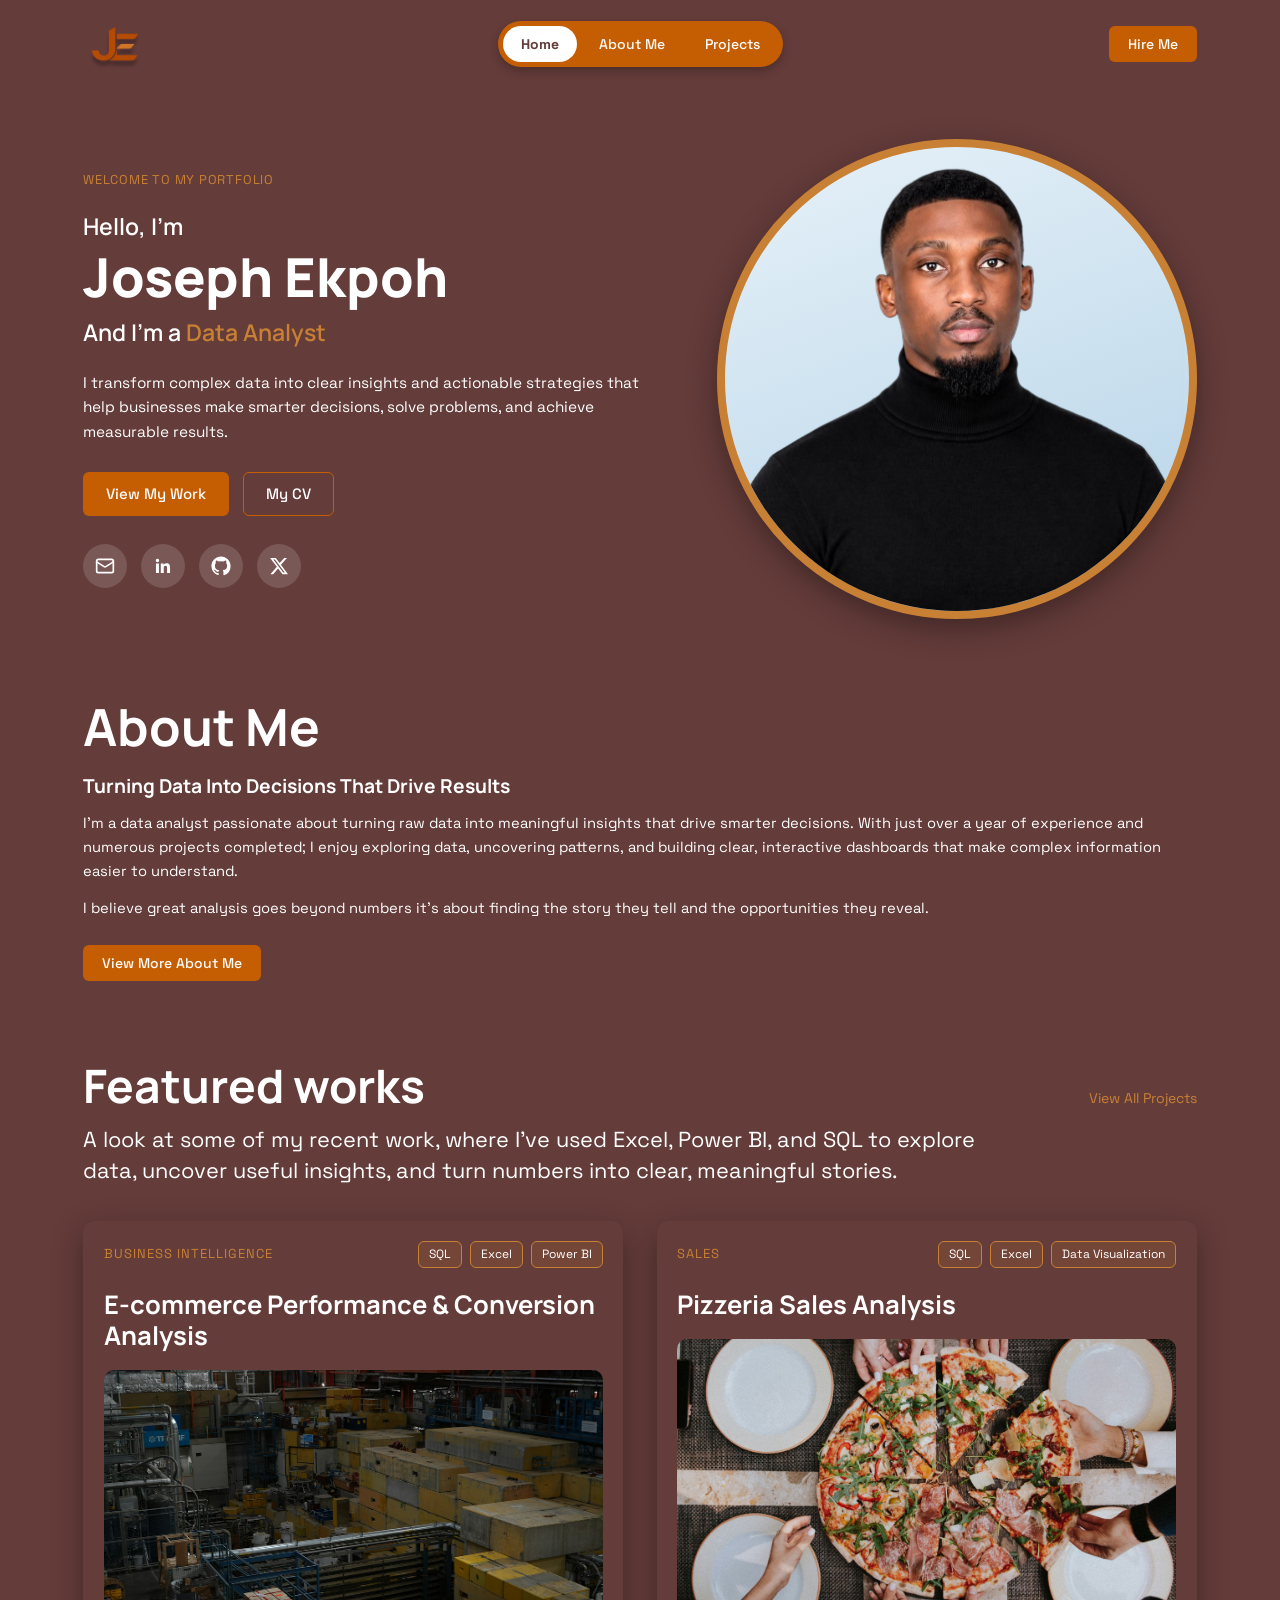
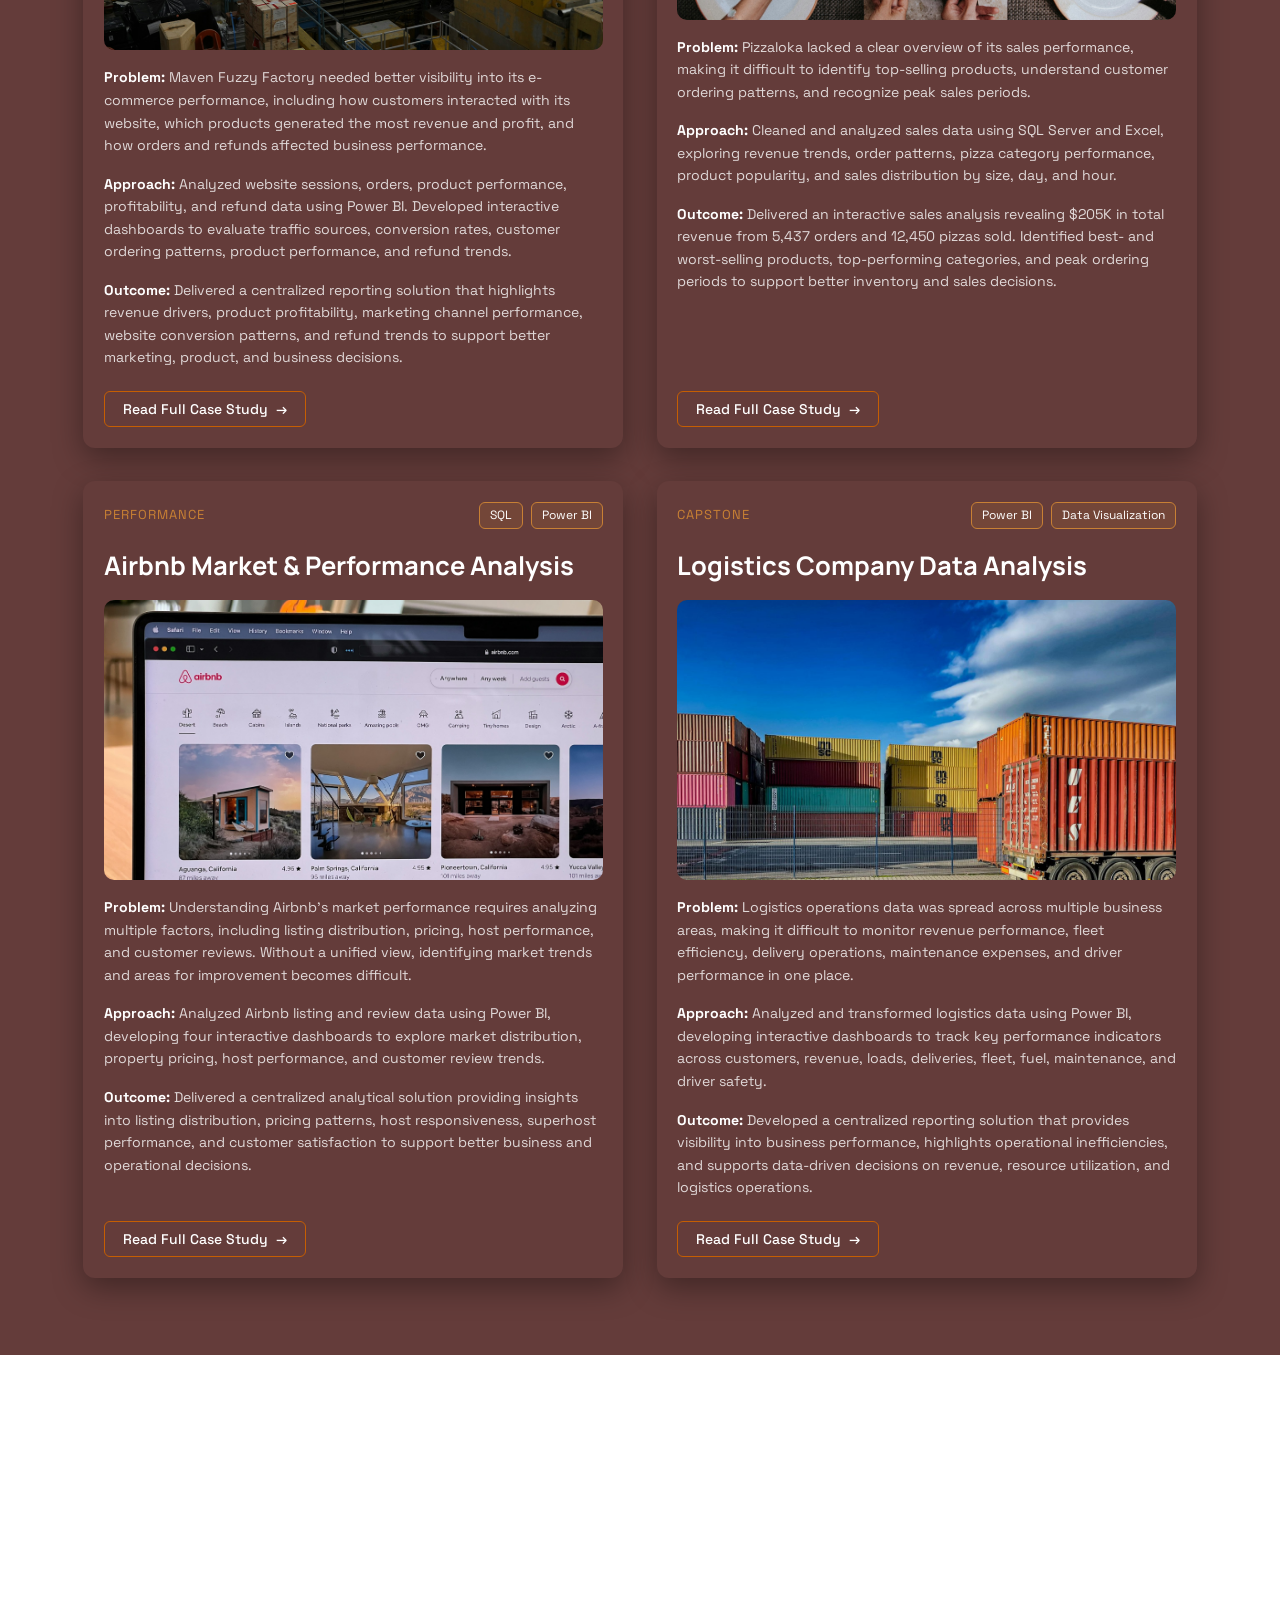
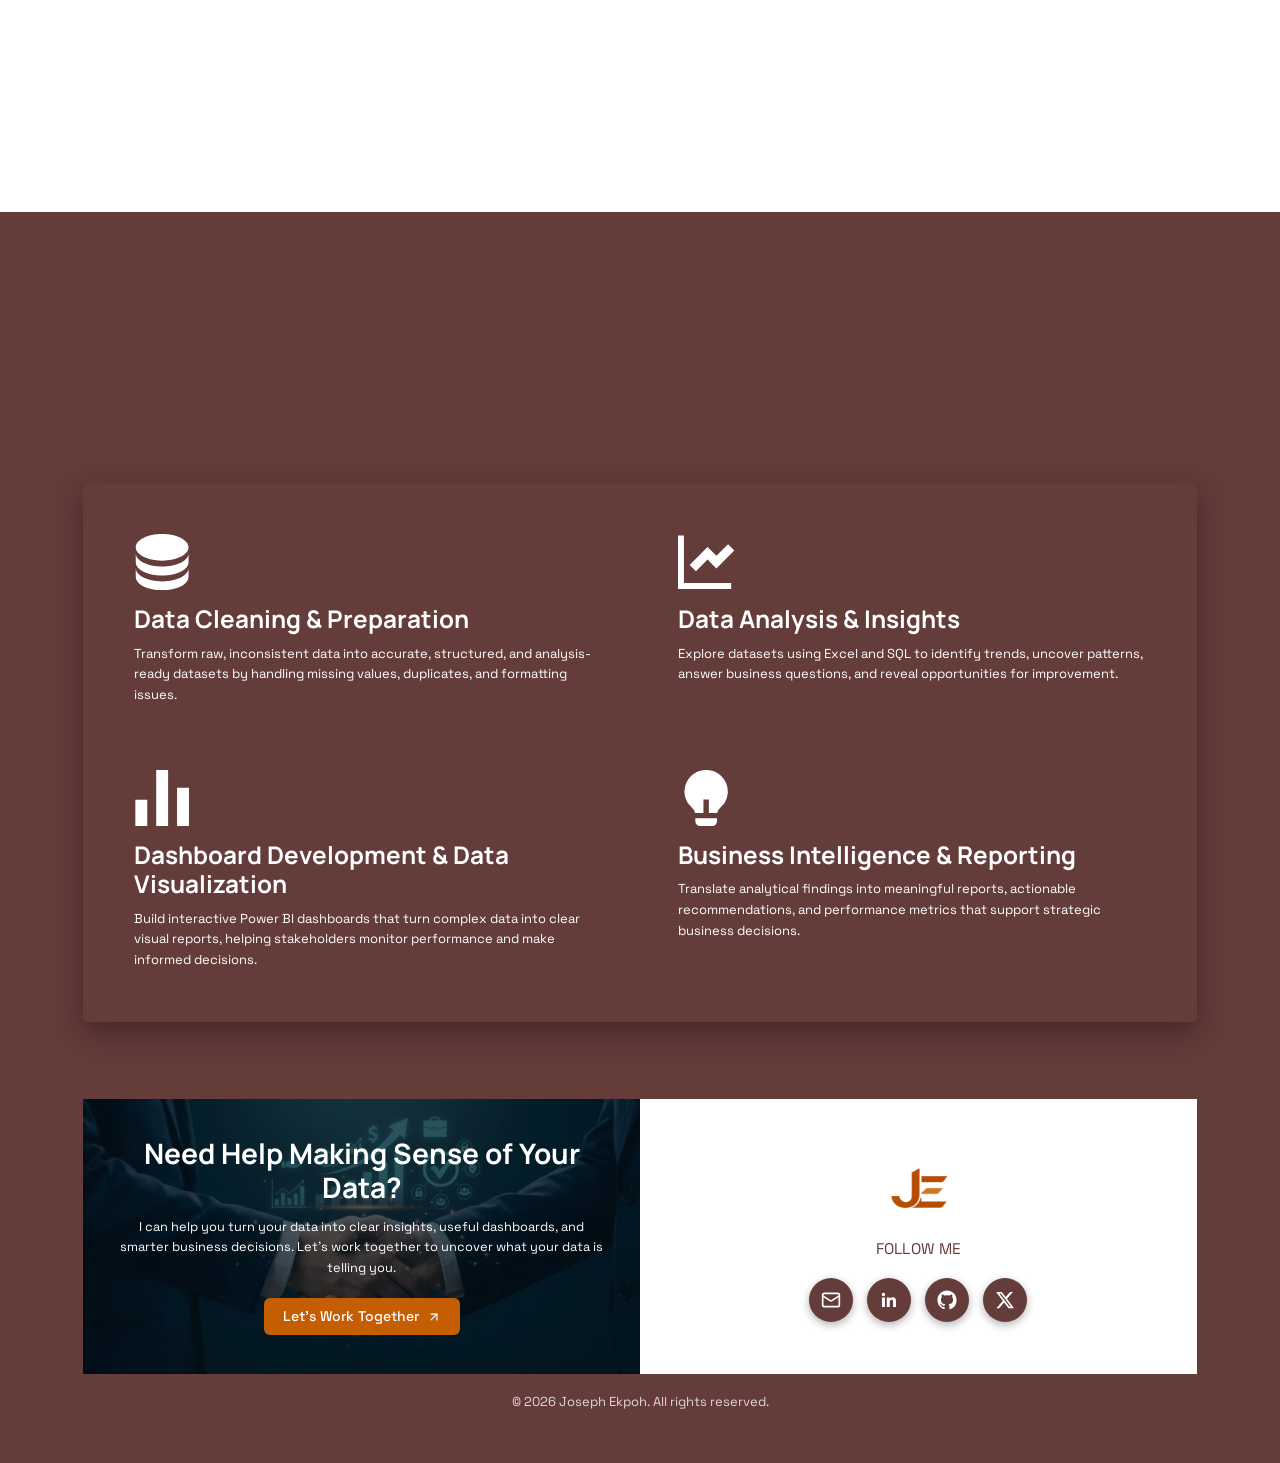
==== commit 383952b3: "Update index.html" ====
--- a/index.html
+++ b/index.html
@@ -149,7 +149,7 @@
         <article class="project-card reveal" data-category="powerbi">
           <!-- Top row: number / type on the left, tool tags on the right -->
           <div class="project-card__top">
-            <span class="project-card__label">Sales</span>
+            <span class="project-card__label">Business Intelligence</span>
             <ul class="project-card__tags">
               <li>SQL</li>
               <li>Excel</li>
@@ -157,7 +157,7 @@
             </ul>
           </div>
 
-          <h3>Maven Fuzzy Factory Sales Analysis</h3>
+          <h3>E-commerce Performance & Conversion Analysis</h3>
 
           <!-- Project image: 1200 x 675 px (16:9), saved in assets/images/ -->
           <img class="project-card__img" src="assets/images/Image_for_Maven_Fuzzy.png" alt="Describe the dashboard or chart" width="1200" height="675" loading="lazy">
